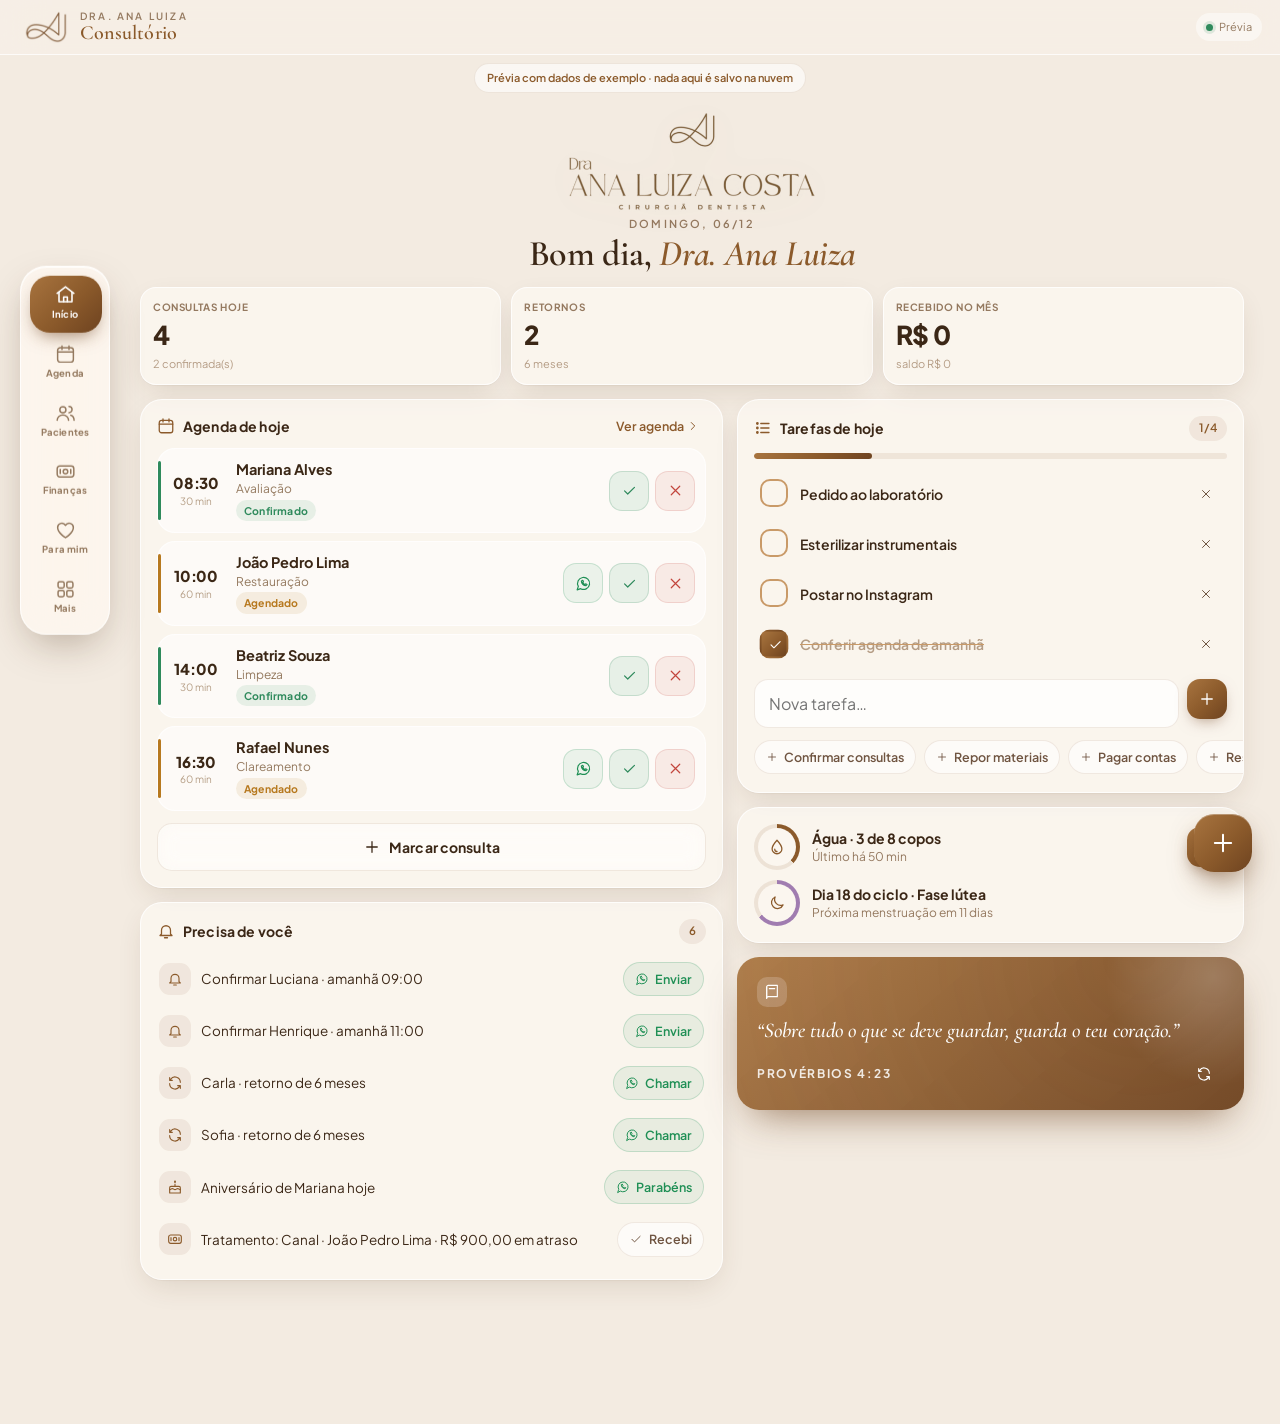
==== previas/dra-ana-luiza/index.html @ 0dc18a62 "Prévia: painel da Dra. Ana Luiza Costa (versão 2, dados de exemplo) Co-Authored-By: Claude Opus 5.5 " ====
<!doctype html>
<html lang="pt-BR">
<head>
<meta charset="utf-8">
<meta name="viewport" content="width=device-width,initial-scale=1,viewport-fit=cover">
<title>Dra. Ana Luiza Costa · Consultório</title>
<meta name="theme-color" content="#f3ebe1">
<meta name="robots" content="noindex">
<meta name="apple-mobile-web-app-capable" content="yes">
<meta name="apple-mobile-web-app-status-bar-style" content="default">
<meta name="apple-mobile-web-app-title" content="Consultório">
<link rel="manifest" href="manifest.webmanifest">
<link rel="icon" href="icon-180.png">
<link rel="apple-touch-icon" href="icon-180.png">
<link rel="preconnect" href="https://fonts.googleapis.com"><link rel="preconnect" href="https://fonts.gstatic.com" crossorigin>
<link href="https://fonts.googleapis.com/css2?family=Cormorant+Garamond:ital,wght@0,500;0,600;1,500;1,600&family=Plus+Jakarta+Sans:wght@400;500;600;700;800&display=swap" rel="stylesheet">
<style>
:root{
 --bg:#f3ebe1;--bg2:#ead9c6;--ink:#3b2716;--ink2:#6f5440;--muted:#94795f;--dim:#b49c84;
 --acc:#8b5a2b;--acc2:#a8743f;--acc3:#c99a68;--gold:#d6b48a;
 --ok:#2f8a5c;--okbg:#2f8a5c1a;--warn:#b7791f;--warnbg:#b7791f1c;--bad:#c2463d;--badbg:#c2463d17;--wa:#1f8f55;
 --glass:rgba(255,251,246,.58);--glass2:rgba(255,251,246,.78);--gline:rgba(255,255,255,.75);--gline2:rgba(139,90,43,.12);
 --shadow:0 1px 1px rgba(80,50,20,.04),0 10px 30px -8px rgba(80,50,20,.16);--shadow2:0 18px 50px -12px rgba(80,50,20,.32);
 --r:22px;--r2:16px;--ease:cubic-bezier(.2,.8,.2,1);
 --grad:linear-gradient(135deg,#a8743f 0%,#8b5a2b 55%,#6e4320 100%);
}
*{box-sizing:border-box;margin:0}
html{background:var(--bg);-webkit-text-size-adjust:100%}
body{min-height:100dvh;color:var(--ink);font-family:'Plus Jakarta Sans',system-ui,-apple-system,sans-serif;font-size:15px;line-height:1.45;-webkit-font-smoothing:antialiased;background:var(--bg)}
button,input,select,textarea{font:inherit;color:inherit}
button{cursor:pointer;border:0;background:none;-webkit-tap-highlight-color:transparent}
a{color:inherit;-webkit-tap-highlight-color:transparent}
.hidden{display:none!important}
.grow{flex:1;min-width:0}.center{text-align:center}.muted{color:var(--muted);font-size:13.5px;line-height:1.5}
.note{font-size:12px;color:var(--dim);line-height:1.5}
em{font-style:italic;color:var(--acc)}

/* fundo vivo */
.bg{position:fixed;inset:0;z-index:-1;overflow:hidden;background:radial-gradient(120% 80% at 50% -10%,#fbf6f0 0%,var(--bg) 45%,var(--bg2) 100%)}
.blob{position:absolute;border-radius:50%;filter:blur(60px);opacity:.55;animation:float 22s var(--ease) infinite alternate}
.b1{width:420px;height:420px;background:#e2c3a2;top:-120px;right:-140px}
.b2{width:360px;height:360px;background:#f0dcc6;bottom:10%;left:-160px;animation-delay:-6s}
.b3{width:300px;height:300px;background:#d9b190;bottom:-120px;right:10%;opacity:.35;animation-delay:-12s}
@keyframes float{to{transform:translate(40px,60px) scale(1.12)}}

/* vidro */
.glass{background:var(--glass);-webkit-backdrop-filter:blur(22px) saturate(160%);backdrop-filter:blur(22px) saturate(160%);border:1px solid var(--gline);box-shadow:var(--shadow)}

/* topo */
.top{position:sticky;top:0;z-index:40;display:flex;align-items:center;gap:12px;padding:calc(10px + env(safe-area-inset-top)) 18px 10px;border-width:0 0 1px;border-radius:0;background:rgba(246,239,231,.86);box-shadow:none}
.top-mono{height:34px;width:auto}
.top-t{display:grid;line-height:1.1}.top-t small{font-size:10px;letter-spacing:.22em;text-transform:uppercase;color:var(--muted);font-weight:600}
.top-t b{font-family:'Cormorant Garamond',serif;font-size:20px;font-weight:600;color:var(--acc);letter-spacing:.01em}
.sync{margin-left:auto;display:flex;align-items:center;gap:6px;font-size:11px;color:var(--muted);padding:6px 10px;border-radius:99px;background:rgba(255,255,255,.45)}
.sync i{width:7px;height:7px;border-radius:50%;background:var(--ok);box-shadow:0 0 0 3px #2f8a5c22}.sync.busy i{background:var(--warn);animation:pulse 1s infinite}.sync.off i{background:var(--bad)}
@keyframes pulse{50%{opacity:.35}}
.demo-bar{position:relative;margin:8px auto 0;width:max-content;max-width:calc(100% - 32px);font-size:11px;font-weight:600;color:var(--acc);background:rgba(255,255,255,.6);border:1px solid var(--gline2);padding:6px 12px;border-radius:99px;-webkit-backdrop-filter:blur(10px);backdrop-filter:blur(10px)}

main{max-width:1120px;margin:0 auto;padding:14px 16px calc(130px + env(safe-area-inset-bottom))}
main.enter>*{animation:rise .5s var(--ease) both}
main.enter>*:nth-child(2){animation-delay:.04s}main.enter>*:nth-child(3){animation-delay:.08s}main.enter>*:nth-child(4){animation-delay:.12s}main.enter>*:nth-child(5){animation-delay:.16s}main.enter>*:nth-child(n+6){animation-delay:.2s}
@keyframes rise{from{opacity:0;transform:translateY(14px)}}

/* cabeçalhos */
.hero{text-align:center;padding:4px 0 14px;display:grid;justify-items:center;gap:4px}
.hero-logo img{width:min(250px,64vw);height:auto;display:block;filter:drop-shadow(0 6px 18px rgba(139,90,43,.12))}
.eyebrow{font-size:11px;letter-spacing:.2em;text-transform:uppercase;color:var(--muted);font-weight:600}
.title{font-family:'Cormorant Garamond',serif;font-weight:600;font-size:clamp(30px,8vw,42px);line-height:1.02;letter-spacing:-.01em;color:var(--ink)}
.page-h{padding:6px 2px 14px}
.hero .title{font-size:clamp(26px,7vw,36px)}

/* cartões */
.card{border-radius:var(--r);padding:16px;margin-bottom:14px;display:grid;gap:12px}
.card-h{display:flex;align-items:center;justify-content:space-between;gap:10px}
.card-h h3{display:flex;align-items:center;gap:8px;font-size:14px;font-weight:700;letter-spacing:.01em}
.card-h h3 svg{color:var(--acc)}
.pill{font-size:11.5px;font-weight:600;color:var(--acc);background:rgba(139,90,43,.09);padding:4px 10px;border-radius:99px;white-space:nowrap}
.link{display:inline-flex;align-items:center;gap:2px;font-size:12.5px;font-weight:600;color:var(--acc)}
.cols{display:grid;gap:0 14px}
@media(min-width:900px){.cols{grid-template-columns:1.15fr 1fr;align-items:start}}

/* estatísticas */
.stats{display:grid;grid-template-columns:repeat(3,1fr);gap:10px;margin-bottom:14px}
.stat{border-radius:var(--r2);padding:12px;text-align:left;display:grid;gap:2px;transition:transform .25s var(--ease),box-shadow .25s}
.stat:hover{transform:translateY(-2px);box-shadow:var(--shadow2)}.stat:active{transform:scale(.97)}
.stat small{font-size:10px;letter-spacing:.06em;text-transform:uppercase;color:var(--muted);font-weight:700}
.stat strong{font-size:clamp(18px,5.4vw,26px);font-weight:800;letter-spacing:-.02em;color:var(--ink)}
.stat span{font-size:11px;color:var(--dim)}

/* botões */
.btn{position:relative;overflow:hidden;display:inline-flex;align-items:center;justify-content:center;gap:8px;min-height:48px;padding:0 18px;border-radius:15px;font-weight:700;font-size:14px;letter-spacing:.01em;text-decoration:none;background:rgba(255,255,255,.6);border:1px solid var(--gline2);color:var(--ink);transition:transform .2s var(--ease),box-shadow .25s var(--ease),background .2s;-webkit-backdrop-filter:blur(10px);backdrop-filter:blur(10px)}
.btn:hover{transform:translateY(-1px);box-shadow:0 8px 20px -8px rgba(80,50,20,.3)}
.btn:active{transform:scale(.97)}
.btn.main{background:var(--grad);color:#fff;border-color:transparent;box-shadow:0 8px 22px -8px rgba(110,67,32,.65),inset 0 1px 0 rgba(255,255,255,.25)}
.btn.main::before{content:'';position:absolute;inset:0;background:linear-gradient(110deg,transparent 30%,rgba(255,255,255,.28) 50%,transparent 70%);transform:translateX(-120%);transition:transform .7s var(--ease)}
.btn.main:hover::before{transform:translateX(120%)}
.btn.ghost{background:rgba(255,255,255,.42)}
.btn.wa{background:linear-gradient(135deg,#27a465,#1b7f4b);color:#fff;border-color:transparent;box-shadow:0 8px 22px -8px rgba(27,127,75,.6)}
.btn.danger{color:var(--bad);background:var(--badbg);border-color:#c2463d33}
.btn.sm{min-height:38px;padding:0 13px;font-size:13px;border-radius:12px}
.btn.big{min-height:56px;font-size:15px;border-radius:18px}
.btn.full{width:100%}
.btn:disabled{opacity:.5}
.row2{display:grid;grid-template-columns:1fr 1fr;gap:10px;margin-bottom:14px}.card .row2{margin:0}
.icon-btn{position:relative;overflow:hidden;width:40px;height:40px;flex:0 0 auto;display:grid;place-items:center;border-radius:13px;background:rgba(255,255,255,.65);border:1px solid var(--gline2);color:var(--ink2);text-decoration:none;transition:transform .2s var(--ease),background .2s}
.icon-btn:active{transform:scale(.9)}
.icon-btn.ghost{background:transparent;border-color:transparent}.icon-btn.ghost:hover{background:rgba(139,90,43,.08)}
.icon-btn.main{background:var(--grad);color:#fff;border:0;box-shadow:0 6px 16px -6px rgba(110,67,32,.6)}
.icon-btn.wa{background:#1f8f5514;color:var(--wa);border-color:#1f8f5530}
.icon-btn.ok{background:var(--okbg);color:var(--ok);border-color:#2f8a5c30}
.icon-btn.bad{background:var(--badbg);color:var(--bad);border-color:#c2463d26}
.icon-btn.sm{width:30px;height:30px;border-radius:10px}
.ripple{position:absolute;border-radius:50%;background:currentColor;opacity:.18;transform:scale(0);animation:rip .6s var(--ease) forwards;pointer-events:none}
@keyframes rip{to{transform:scale(1);opacity:0}}

/* chips */
.chips{display:flex;flex-wrap:wrap;gap:8px}
.chips.scroll{flex-wrap:nowrap;overflow-x:auto;scrollbar-width:none;padding-bottom:2px;margin:0 -16px;padding:0 16px 2px}
.chips.scroll::-webkit-scrollbar{display:none}
.seg-chips{margin-bottom:12px!important}
.chip{position:relative;overflow:hidden;flex:0 0 auto;display:inline-flex;align-items:center;gap:6px;padding:9px 14px;border-radius:99px;font-size:13.5px;font-weight:600;color:var(--ink2);background:rgba(255,255,255,.62);border:1px solid var(--gline2);text-decoration:none;transition:all .22s var(--ease);white-space:nowrap}
.chip:active{transform:scale(.95)}
.chip.on{background:var(--grad);color:#fff;border-color:transparent;box-shadow:0 6px 16px -6px rgba(110,67,32,.6)}
.chip.sm{padding:7px 11px;font-size:12.5px}.chip.xs{padding:4px 9px;font-size:11px}
.chip.wa{background:#1f8f5514;color:var(--wa);border-color:#1f8f5533}
.chip.warn{background:var(--warnbg);color:var(--warn);border-color:#b7791f33}.chip.bad{background:var(--badbg);color:var(--bad);border-color:#c2463d33}
.chip.add{border-style:dashed;color:var(--acc)}
.chip .badge{font-style:normal;font-size:10px;background:var(--bad);color:#fff;border-radius:99px;padding:1px 6px}
.chip.on .badge{background:#fff;color:var(--acc)}
.chips.times{display:grid;grid-template-columns:repeat(auto-fill,minmax(70px,1fr))}.chips.times .chip{justify-content:center}

/* tags */
.tag{display:inline-flex;align-items:center;font-size:10.5px;font-weight:700;letter-spacing:.02em;padding:3px 8px;border-radius:99px;background:rgba(139,90,43,.09);color:var(--ink2);white-space:nowrap}
.tag.ok{background:var(--okbg);color:var(--ok)}.tag.warn{background:var(--warnbg);color:var(--warn)}.tag.bad{background:var(--badbg);color:var(--bad)}

/* menu flutuante */
.dock{position:fixed;z-index:50;left:50%;bottom:calc(14px + env(safe-area-inset-bottom));transform:translateX(-50%);display:flex;gap:2px;padding:6px;border-radius:26px;background:rgba(255,250,244,.7);box-shadow:0 16px 40px -10px rgba(70,40,15,.35),inset 0 1px 0 rgba(255,255,255,.8);width:max-content;max-width:calc(100% - 24px)}
.dock button{position:relative;z-index:1;display:flex;flex-direction:column;align-items:center;gap:2px;min-width:54px;padding:7px 6px 6px;border-radius:20px;color:var(--muted);font-size:9.5px;font-weight:700;letter-spacing:.02em;transition:color .3s var(--ease),transform .2s var(--ease);overflow:hidden}
.dock button:active{transform:scale(.92)}
.dock button.on{color:#fff}
.dock button svg{width:21px;height:21px;transition:transform .35s var(--ease)}.dock button.on svg{transform:translateY(-1px) scale(1.06)}
.dock-ind{position:absolute;left:0;top:0;border-radius:20px;background:var(--grad);box-shadow:0 8px 18px -6px rgba(110,67,32,.65);transition:transform .45s var(--ease),width .45s var(--ease)}
.fab{position:fixed;z-index:51;right:18px;bottom:calc(94px + env(safe-area-inset-bottom));width:58px;height:58px;border-radius:20px;display:grid;place-items:center;color:#fff;background:var(--grad);box-shadow:0 14px 30px -8px rgba(110,67,32,.7),inset 0 1px 0 rgba(255,255,255,.3);overflow:hidden;transition:transform .35s var(--ease),opacity .3s}
.fab.esconde{transform:translateY(160%) scale(.6);opacity:0}
.fab:hover{transform:translateY(-2px) rotate(90deg)}.fab:active{transform:scale(.9)}
@media(min-width:900px){
 .dock{left:20px;top:50%;bottom:auto;transform:translateY(-50%);flex-direction:column;padding:8px}
 .dock button{min-width:72px;padding:10px 6px}
 main{padding-left:120px;max-width:1240px}
 .top{padding-left:24px}
 .fab{right:28px;bottom:28px}
}
@media(max-width:370px){.dock button{min-width:46px;font-size:8.5px}.dock button svg{width:19px;height:19px}}

/* agenda e consultas */
.appts{display:grid;gap:8px}
.appt{display:flex;align-items:stretch;gap:10px;padding:10px;border-radius:18px;background:rgba(255,255,255,.55);border:1px solid rgba(255,255,255,.7);position:relative;transition:transform .2s var(--ease)}
.appt::before{content:'';position:absolute;left:0;top:12px;bottom:12px;width:3px;border-radius:3px;background:var(--warn)}
.appt.st-confirmado::before{background:var(--ok)}.appt.st-atendido::before{background:var(--acc3)}.appt.st-faltou::before,.appt.st-cancelado::before{background:var(--bad)}
.appt.st-atendido,.appt.st-cancelado{opacity:.72}
.appt-time{display:grid;align-content:center;justify-items:center;min-width:52px;padding-left:4px}
.appt-time b{font-size:15px;font-weight:800;letter-spacing:-.01em}.appt-time small{font-size:10px;color:var(--dim)}
.appt-body{flex:1;min-width:0;text-align:left;display:grid;gap:2px;justify-items:start}
.appt-body b{font-size:14.5px;line-height:1.25;max-width:100%;overflow-wrap:anywhere}.appt-body small{font-size:12px;color:var(--muted)}
.appt-act{display:flex;gap:6px;align-items:center}
@media(max-width:480px){.appt{gap:8px}.appt-time{min-width:46px}.appt-act{gap:5px}.appt-act .icon-btn{width:34px;height:34px;border-radius:11px}.appt-act .icon-btn svg{width:16px;height:16px}}
.slot{display:flex;align-items:center;gap:12px;padding:12px 14px;border-radius:18px;border:1.5px dashed rgba(139,90,43,.25);color:var(--muted);text-align:left;transition:all .2s var(--ease);position:relative;overflow:hidden}
.slot b{min-width:48px;text-align:center;font-weight:700;color:var(--ink2)}.slot span{flex:1;font-size:13px}
.slot:hover{border-color:var(--acc);color:var(--acc);background:rgba(255,255,255,.4)}
.week-card{gap:10px}
.week-nav{display:flex;justify-content:space-between;align-items:center}
.week{display:grid;grid-template-columns:repeat(7,1fr);gap:5px}
.week button{display:grid;justify-items:center;gap:1px;padding:9px 0 6px;border-radius:15px;transition:all .25s var(--ease);position:relative;overflow:hidden}
.week button small{font-size:10px;color:var(--muted);text-transform:uppercase;font-weight:700}.week button b{font-size:17px;font-weight:800}
.week button i{font-style:normal;font-size:12px;line-height:8px;height:8px;color:var(--acc);letter-spacing:1px}
.week button.hoje:not(.on){box-shadow:inset 0 0 0 1.5px var(--acc3)}
.week button.on{background:var(--grad);color:#fff;box-shadow:0 8px 18px -8px rgba(110,67,32,.7)}.week button.on small,.week button.on i{color:#f6e6d4}
details.more summary{cursor:pointer;font-size:12.5px;color:var(--muted);font-weight:600;padding:4px 0;list-style:none}
details.more summary::before{content:'▸ '}details.more[open] summary::before{content:'▾ '}

/* listas */
.list-card{padding:6px;gap:0}
.row-item{display:flex;align-items:center;gap:12px;width:100%;padding:11px 10px;border-radius:16px;text-align:left;transition:background .2s;position:relative}
.row-item+.row-item{border-top:1px solid rgba(139,90,43,.07)}
button.row-item:hover,.row-item:hover{background:rgba(255,255,255,.5)}
.row-item b{display:block;font-size:14.5px;white-space:nowrap;overflow:hidden;text-overflow:ellipsis}.row-item small{display:block;font-size:12px;color:var(--muted)}
.row-item>svg{color:var(--dim)}
.ilink{text-align:left;display:grid;gap:1px}
.avatar{flex:0 0 auto;width:42px;height:42px;border-radius:15px;display:grid;place-items:center;font-weight:800;font-size:14px;color:#fff;background:linear-gradient(135deg,var(--av),#8b5a2b);box-shadow:inset 0 1px 0 rgba(255,255,255,.35)}
.progress{height:6px;border-radius:9px;background:rgba(139,90,43,.1);overflow:hidden}.progress i{display:block;height:100%;border-radius:9px;background:var(--grad);transition:width .6s var(--ease)}
.progress.sm{height:4px;margin-top:5px;width:100%}
.fin-ico{width:40px;height:40px;border-radius:14px;display:grid;place-items:center;flex:0 0 auto}.fin-ico.in{background:var(--okbg);color:var(--ok)}.fin-ico.out{background:rgba(139,90,43,.09);color:var(--acc)}
.fin-v{display:grid;justify-items:end;gap:3px;text-align:right}.fin-v b{font-size:14px;white-space:nowrap}.fin-v b.pos{color:var(--ok)}
.search-box{display:flex;align-items:center;gap:10px;padding:0 14px;border-radius:16px;margin-bottom:12px;color:var(--muted);background:rgba(255,255,255,.6);border:1px solid var(--gline2)}
.search-box input{border:0!important;background:transparent!important;box-shadow:none!important;padding:13px 0!important}

/* tarefas */
.tasks{display:grid;gap:4px}
.task{display:flex;align-items:center;gap:12px;padding:8px 6px;border-radius:14px;transition:background .2s}
.task:hover{background:rgba(255,255,255,.45)}
.task b{font-size:14px;font-weight:600;transition:color .3s}.task small{display:block;font-size:11px;color:var(--warn)}
.check-btn{position:relative;overflow:hidden;width:28px;height:28px;flex:0 0 auto;border-radius:10px;border:2px solid var(--acc3);display:grid;place-items:center;color:transparent;transition:all .3s var(--ease)}
.task.done .check-btn{background:var(--grad);border-color:transparent;color:#fff;transform:scale(1.04)}
.task.done b{color:var(--dim);text-decoration:line-through;text-decoration-color:var(--acc3)}
.task-add{display:flex;gap:8px}.task-add input{flex:1}
.task-add.big input{font-size:17px;padding:15px 16px}.task-add.big .icon-btn{width:54px;height:54px;border-radius:16px}

/* início: atenção e cuidado */
.att{display:grid;gap:6px}
.att-i{display:flex;align-items:center;gap:10px;font-size:13.5px;padding:6px 2px}
.mi-ico{width:40px;height:40px;flex:0 0 auto;border-radius:14px;display:grid;place-items:center;color:var(--acc);background:rgba(139,90,43,.09)}.mi-ico.sm{width:32px;height:32px;border-radius:11px}
.cta{display:flex;align-items:center;gap:12px}.cta b{display:block;font-size:14px}.cta small{display:block;font-size:12px;color:var(--muted)}
.mini-care{cursor:pointer;gap:10px}.mc{display:flex;align-items:center;gap:12px}.mc b{display:block;font-size:14px}.mc small{display:block;font-size:12px;color:var(--muted)}
.ring{--p:0;--c:var(--acc);position:relative;display:grid;place-items:center;border-radius:50%;background:conic-gradient(var(--c) calc(var(--p)*1%),rgba(139,90,43,.12) 0);flex:0 0 auto}
.ring::before{content:'';position:absolute;inset:5px;border-radius:50%;background:#fbf6ef}
.ring>*{position:relative}
.ring.sm{width:46px;height:46px;color:var(--acc)}.ring.sm::before{inset:4px}
.ring.big{width:150px;height:150px}.ring.big::before{inset:11px;box-shadow:inset 0 2px 10px rgba(80,50,20,.08)}
.ring.big div{display:grid;justify-items:center;line-height:1}.ring.big strong{font-family:'Cormorant Garamond',serif;font-size:52px;font-weight:600;color:var(--acc)}.ring.big small{font-size:11px;color:var(--muted);font-weight:600;letter-spacing:.06em;text-transform:uppercase}
.water .ring{--c:#5b9bc4}.water .ring.big strong{color:#3f7fa8}
.fase-menstrual{--c:#c2584f}.fase-folicular{--c:#c99a68}.fase-fertil{--c:#7aa36a}.fase-lutea{--c:#a07cb0}

/* versículo */
.verse{position:relative;border-radius:var(--r);padding:20px 20px 16px;margin-bottom:14px;color:#fff;background:linear-gradient(140deg,rgba(168,116,63,.92),rgba(110,67,32,.95)),radial-gradient(circle at 80% 0,#e2c3a2,transparent);box-shadow:0 18px 40px -16px rgba(110,67,32,.7);overflow:hidden;display:grid;gap:10px}
.verse::after{content:'';position:absolute;width:220px;height:220px;right:-80px;top:-90px;border-radius:50%;background:radial-gradient(circle,rgba(255,255,255,.22),transparent 70%)}
.verse-ico{width:30px;height:30px;border-radius:10px;display:grid;place-items:center;background:rgba(255,255,255,.18)}
.verse blockquote{font-family:'Cormorant Garamond',serif;font-size:21px;line-height:1.3;font-weight:500;font-style:italic}
.verse.big blockquote{font-size:clamp(23px,6.4vw,30px)}
.verse-foot{display:flex;align-items:center;justify-content:space-between}
.verse cite{font-style:normal;font-size:12px;letter-spacing:.14em;text-transform:uppercase;font-weight:700;opacity:.85}
.verse .icon-btn{color:#fff}.verse .icon-btn:hover{background:rgba(255,255,255,.15)}
.verse small.muted{color:rgba(255,255,255,.7);font-size:11.5px}

/* água e ciclo */
.water-main,.cycle-main{display:flex;align-items:center;gap:18px}
.water-btns{display:grid;gap:8px;flex:1;justify-items:stretch}
.glasses{display:flex;gap:5px;flex-wrap:wrap}.glasses i{flex:1;min-width:16px;height:22px;border-radius:4px 4px 8px 8px;border:1.5px solid #5b9bc455;transition:all .4s var(--ease)}.glasses i.on{background:linear-gradient(180deg,#8cc0e0,#4f8fb8);border-color:transparent}
.water-week{display:grid;grid-template-columns:repeat(7,1fr);gap:8px;height:74px;align-items:end}
.water-week span{display:grid;grid-template-rows:1fr auto;height:100%;justify-items:center;gap:4px}
.water-week i{width:100%;max-width:26px;align-self:end;border-radius:8px;background:linear-gradient(180deg,#8cc0e0,#4f8fb8);min-height:3px}
.water-week small{font-size:10px;color:var(--muted);text-transform:uppercase;font-weight:700}
.fase{font-family:'Cormorant Garamond',serif;font-size:26px;font-weight:600;color:var(--ink);display:block;line-height:1.1;margin-bottom:4px}
.cycle-facts{display:grid;grid-template-columns:repeat(3,auto);gap:12px;margin-top:10px}
.cycle-facts span{display:grid}.cycle-facts small{font-size:10px;text-transform:uppercase;letter-spacing:.06em;color:var(--muted);font-weight:700}.cycle-facts b{font-size:14px}
.cycle-bar{display:flex;gap:2px}.cycle-bar i{flex:1;height:12px;border-radius:3px;background:rgba(160,124,176,.22)}.cycle-bar i.m{background:#c2584f}.cycle-bar i.f{background:#7aa36a}.cycle-bar i.hoje{outline:2px solid var(--ink);outline-offset:1px;transform:scaleY(1.4)}
.legend{display:flex;gap:14px;flex-wrap:wrap;font-size:11.5px;color:var(--muted)}.legend span{display:flex;align-items:center;gap:6px}.legend i{width:10px;height:10px;border-radius:3px}.legend i.m{background:#c2584f}.legend i.f{background:#7aa36a}.legend i.hoje{outline:2px solid var(--ink)}
@media(max-width:420px){.water-main,.cycle-main{gap:14px}.ring.big{width:124px;height:124px}.ring.big strong{font-size:42px}}
.file-like{position:relative}.file-like input{position:absolute;inset:0;opacity:0;width:100%;cursor:pointer}

/* finanças */
.month-nav{display:flex;align-items:center;justify-content:space-between;border-radius:18px;padding:6px;margin-bottom:12px}.month-nav b{text-transform:capitalize;font-size:14px}
.fin-hero{position:relative;overflow:hidden;border-radius:var(--r);padding:20px;margin-bottom:12px;color:#fff;background:var(--grad);box-shadow:0 18px 40px -16px rgba(110,67,32,.7);display:grid;gap:6px}
.fin-hero::after{content:'';position:absolute;width:240px;height:240px;right:-90px;bottom:-120px;border-radius:50%;background:radial-gradient(circle,rgba(255,255,255,.18),transparent 70%)}
.fin-hero small{font-size:11px;letter-spacing:.16em;text-transform:uppercase;opacity:.8;font-weight:700}
.fin-hero strong{font-size:clamp(30px,9vw,40px);font-weight:800;letter-spacing:-.03em}
.fin-split{display:flex;gap:16px;flex-wrap:wrap;font-size:12.5px;opacity:.92}.fin-split span{display:flex;align-items:center;gap:6px}
.dot{width:8px;height:8px;border-radius:50%}.dot.in{background:#9fe3bd}.dot.out{background:#f5cfa6}
.fin-pend{justify-self:start;font-size:12px;font-weight:700;background:rgba(255,255,255,.18);padding:5px 10px;border-radius:99px}
.chart{display:grid;grid-template-columns:repeat(6,1fr);gap:10px;height:150px;align-items:end}
.chart button{height:100%;display:grid;grid-template-rows:auto 1fr auto;justify-items:center;gap:4px}
.chart i{align-self:end;width:100%;max-width:34px;border-radius:10px 10px 6px 6px;background:rgba(139,90,43,.22);transition:height .6s var(--ease)}
.chart .cur i{background:var(--grad)}.chart small{font-size:10px;color:var(--muted);white-space:nowrap}.chart span{font-size:11px;font-weight:700;color:var(--muted);text-transform:capitalize}

/* formulários */
input,select,textarea{width:100%;background:rgba(255,255,255,.75);border:1px solid var(--gline2);border-radius:14px;padding:12px 14px;font-size:16px;outline:none;color:var(--ink);transition:border .2s,box-shadow .2s}
input:focus,select:focus,textarea:focus{border-color:var(--acc3);box-shadow:0 0 0 4px rgba(201,154,104,.22);background:#fff}
input[type=date],input[type=time]{-webkit-appearance:none;appearance:none;min-height:46px}
textarea{min-height:76px;resize:vertical;line-height:1.5}
.field{display:grid;gap:6px;font-size:12.5px;color:var(--muted);font-weight:600}
.fstep{display:grid;gap:8px}
.fl{font-size:11px;letter-spacing:.12em;text-transform:uppercase;color:var(--muted);font-weight:700}
.mini{display:flex;align-items:center;gap:8px;font-size:12px;color:var(--dim)}.mini input{width:auto;flex:1;padding:8px 10px;min-height:38px;font-size:14px}
.grid2{display:grid;grid-template-columns:1fr 1fr;gap:10px}.grid3{display:grid;grid-template-columns:repeat(3,minmax(0,1fr));gap:10px}
@media(max-width:560px){.grid3{grid-template-columns:1fr 1fr}}
.picked{display:flex;align-items:center;gap:12px;padding:10px;border-radius:16px;background:rgba(255,255,255,.6);border:1px solid var(--gline2)}.picked b{display:block}.picked small{display:block;font-size:12px;color:var(--muted)}
.novo-pac{padding:10px;border-radius:14px;background:rgba(139,90,43,.05)}
.stepper{display:flex;align-items:center;justify-content:space-between;border-radius:14px;background:rgba(255,255,255,.6);border:1px solid var(--gline2);padding:4px}
.stepper button{width:40px;height:40px;border-radius:11px;display:grid;place-items:center;color:var(--acc);background:rgba(139,90,43,.07)}.stepper button:active{transform:scale(.9)}.stepper b{font-size:15px}
.switch{display:flex;align-items:center;gap:12px;font-size:14px;font-weight:600;cursor:pointer;color:var(--ink2)}
.switch input{position:absolute;opacity:0;width:0;height:0}
.switch i{width:46px;height:28px;flex:0 0 auto;border-radius:99px;background:rgba(139,90,43,.2);position:relative;transition:background .3s}
.switch i::after{content:'';position:absolute;left:3px;top:3px;width:22px;height:22px;border-radius:50%;background:#fff;box-shadow:0 2px 6px rgba(0,0,0,.2);transition:transform .3s var(--ease)}
.switch input:checked+i{background:var(--acc)}.switch input:checked+i::after{transform:translateX(18px)}
.big-money .money-in{display:flex;align-items:center;gap:8px;padding:0 16px;border-radius:18px;background:rgba(255,255,255,.75);border:1px solid var(--gline2)}
.big-money b{font-size:18px;color:var(--muted)}.big-money input{border:0!important;background:transparent!important;box-shadow:none!important;font-size:28px;font-weight:800;padding:12px 0;letter-spacing:-.02em}
.hist{display:grid;gap:4px;max-height:240px;overflow:auto}
.hist>div{display:flex;align-items:center;gap:10px;font-size:13px;padding:8px 10px;border-radius:12px;background:rgba(255,255,255,.5)}.hist>div span:not(.tag){flex:1;color:var(--muted)}
.pac-head{display:flex;align-items:center;gap:12px}.pac-head small{color:var(--muted);font-size:12.5px}
.quick{display:flex;gap:8px;flex-wrap:wrap}
.check{display:flex;gap:9px;align-items:center;font-size:14px;color:var(--ink2)}.check input{width:20px;height:20px;accent-color:var(--acc)}

/* folhas (modais) */
dialog{border:0;padding:0;background:transparent;color:var(--ink);max-width:none;max-height:none;width:100%;margin:auto auto 0;overflow:visible}
dialog::backdrop{background:rgba(59,39,22,.28);-webkit-backdrop-filter:blur(6px);backdrop-filter:blur(6px);animation:fade .25s}
@keyframes fade{from{opacity:0}}
.sheet{width:min(600px,100%);margin:0 auto;max-height:92dvh;overflow:auto;border-radius:28px 28px 0 0;background:rgba(251,246,240,.9);-webkit-backdrop-filter:blur(30px) saturate(160%);backdrop-filter:blur(30px) saturate(160%);border:1px solid var(--gline);box-shadow:0 -20px 60px -20px rgba(60,35,15,.45);animation:up .38s var(--ease);padding-bottom:env(safe-area-inset-bottom)}
dialog.closing .sheet{animation:down .2s ease-in forwards}dialog.closing::backdrop{opacity:0;transition:opacity .2s}
@keyframes up{from{transform:translateY(60px);opacity:0}}@keyframes down{to{transform:translateY(60px);opacity:0}}
@media(min-width:700px){dialog{margin:auto}.sheet{border-radius:28px;max-height:88dvh;padding-bottom:0}.grab{display:none}}
.grab{width:42px;height:5px;border-radius:9px;background:rgba(139,90,43,.22);margin:10px auto 0}
.mh{display:flex;align-items:center;justify-content:space-between;gap:10px;padding:12px 18px 8px;position:sticky;top:0;z-index:2;background:linear-gradient(rgba(251,246,240,.96),rgba(251,246,240,.85));-webkit-backdrop-filter:blur(10px);backdrop-filter:blur(10px)}
.mh h2{font-family:'Cormorant Garamond',serif;font-size:26px;font-weight:600;color:var(--ink);line-height:1.1}
.mb{padding:6px 18px 18px;display:grid;gap:16px}
.mb>*,.mb input,.mb select{min-width:0;max-width:100%}
.mf{display:flex;gap:8px;justify-content:space-between;padding:12px 18px calc(14px + env(safe-area-inset-bottom));position:sticky;bottom:0;background:linear-gradient(rgba(251,246,240,.85),rgba(251,246,240,.97));-webkit-backdrop-filter:blur(10px);backdrop-filter:blur(10px);border-top:1px solid rgba(139,90,43,.08);flex-wrap:wrap}
.mf .right{display:flex;gap:8px;margin-left:auto}
.mf .btn.main{min-width:120px}
.sheet-sub{font-size:11px;letter-spacing:.14em;text-transform:uppercase;color:var(--muted);font-weight:700;margin-bottom:-6px}
.tiles{display:grid;grid-template-columns:repeat(3,1fr);gap:10px}
.tile{position:relative;overflow:hidden;display:grid;justify-items:center;gap:8px;padding:16px 6px;border-radius:20px;background:rgba(255,255,255,.65);border:1px solid var(--gline);color:var(--acc);transition:transform .2s var(--ease),box-shadow .2s}
.tile:hover{transform:translateY(-2px);box-shadow:0 10px 24px -10px rgba(80,50,20,.35)}.tile:active{transform:scale(.95)}
.tile b{font-size:12.5px;color:var(--ink);font-weight:700}
.tile svg{width:26px;height:26px}
.menu-list{display:grid;gap:6px}
.menu-item{display:flex;align-items:center;gap:12px;padding:10px;border-radius:16px;background:rgba(255,255,255,.55);text-decoration:none;text-align:left;transition:background .2s}.menu-item:hover{background:#fff}.menu-item b{flex:1;font-size:14.5px}.menu-item>svg{color:var(--dim)}
.done-anim{width:72px;height:72px;margin:6px auto 0;border-radius:24px;display:grid;place-items:center;color:#fff;background:linear-gradient(135deg,#3aa56f,#237a4d);box-shadow:0 14px 30px -10px rgba(35,122,77,.6);animation:popin .5s var(--ease)}
@keyframes popin{from{transform:scale(.4) rotate(-20deg);opacity:0}}

/* avisos */
#banner{position:sticky;top:calc(64px + env(safe-area-inset-top));z-index:36;max-width:620px;margin:0 auto;padding:0 12px}
.banner{display:flex;align-items:center;gap:10px;margin-top:8px;padding:10px 10px 10px 12px;border-radius:18px;animation:rise .45s var(--ease)}
.banner b{display:block;font-size:13.5px}.banner small{display:block;font-size:11.5px;color:var(--muted)}
.toast{position:fixed;left:50%;bottom:calc(100px + env(safe-area-inset-bottom));transform:translateX(-50%);z-index:100;background:rgba(59,39,22,.92);-webkit-backdrop-filter:blur(10px);backdrop-filter:blur(10px);color:#fff;padding:12px 18px;border-radius:16px;font-size:13.5px;font-weight:600;box-shadow:0 14px 34px -10px rgba(0,0,0,.45);max-width:calc(100% - 32px);text-align:center}
.toast.pop{animation:toastIn .4s var(--ease)}
@keyframes toastIn{from{opacity:0;transform:translate(-50%,14px) scale(.96)}}
@media(min-width:900px){.toast{bottom:30px}}

/* cadeado */
.lock{min-height:100dvh;display:grid;place-items:center;padding:28px 16px calc(28px + env(safe-area-inset-bottom));background:radial-gradient(120% 80% at 50% -10%,#fbf6f0 0%,var(--bg) 45%,var(--bg2) 100%)}
.lock-box{width:100%;max-width:420px;display:grid;gap:14px;padding:26px 20px;border-radius:28px;background:var(--glass);-webkit-backdrop-filter:blur(22px);backdrop-filter:blur(22px);border:1px solid var(--gline);box-shadow:var(--shadow2);animation:rise .6s var(--ease)}
.lock-logo{width:min(280px,86%);justify-self:center;height:auto}
.lock h1{font-size:11px;letter-spacing:.32em;text-align:center;font-weight:700;color:var(--muted)}
.lock h2{font-family:'Cormorant Garamond',serif;font-size:28px;font-weight:600;text-align:center}
.lock p.sub{color:var(--muted);text-align:center;font-size:14px;line-height:1.5}
.lock .card{background:rgba(255,255,255,.5);border:1px solid var(--gline2);margin:0}
.pw{position:relative}.pw input{padding-right:48px}.pw button{position:absolute;right:4px;top:4px;bottom:4px;width:42px;color:var(--muted)}
.err{min-height:18px;color:var(--bad);font-size:13px;text-align:center}
.steps{padding-left:20px;display:grid;gap:6px;font-size:13px;line-height:1.5}.steps code{font-size:12px;background:rgba(139,90,43,.08);padding:1px 5px;border-radius:5px;word-break:break-all}
@media(prefers-reduced-motion:reduce){*,*::before,*::after{animation:none!important;transition:none!important}}
</style>
</head>
<body>
<div id="app"></div>
<dialog id="dlg"></dialog>
<div id="toast" class="toast hidden" role="status"></div>
<script src="app.js"></script>
</body>
</html>
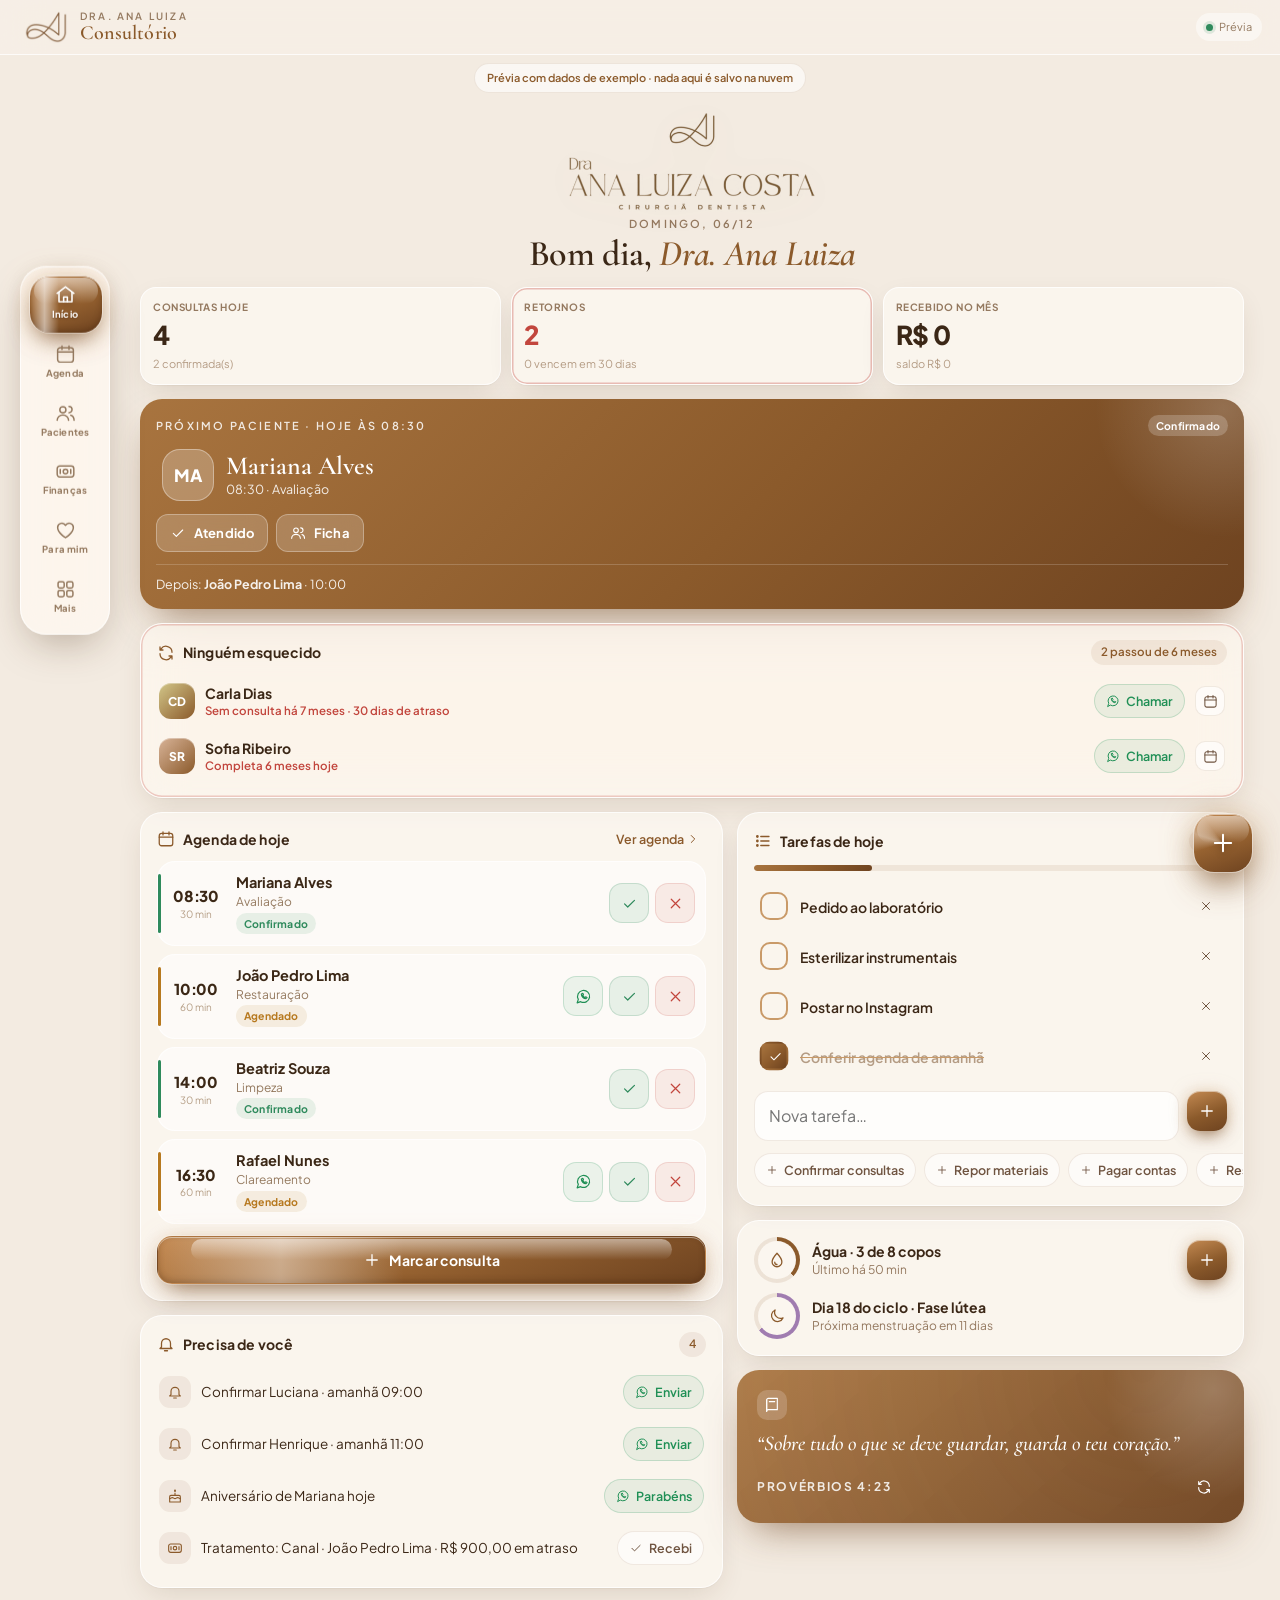
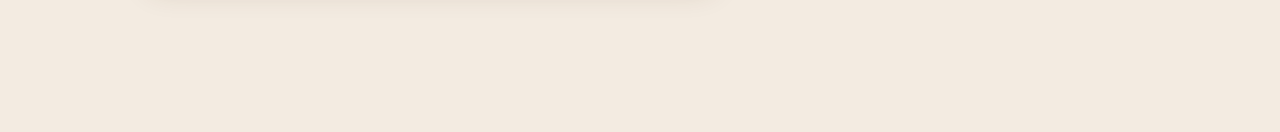
==== commit ae8eed3e: "Prévia Dra. Ana Luiza: acompanhamento, retornos, colar pedido, importar agenda e destaque dos botões" ====
--- a/previas/dra-ana-luiza/index.html
+++ b/previas/dra-ana-luiza/index.html
@@ -337,6 +337,64 @@
 .err{min-height:18px;color:var(--bad);font-size:13px;text-align:center}
 .steps{padding-left:20px;display:grid;gap:6px;font-size:13px;line-height:1.5}.steps code{font-size:12px;background:rgba(139,90,43,.08);padding:1px 5px;border-radius:5px;word-break:break-all}
 @media(prefers-reduced-motion:reduce){*,*::before,*::after{animation:none!important;transition:none!important}}
+/* árvore de acompanhamento */
+.tree{display:grid;gap:0;position:relative}
+.node{display:flex;align-items:center;gap:12px;padding:8px 0;position:relative}
+.node+.node::before{content:'';position:absolute;left:15px;top:-10px;height:22px;width:2px;background:rgba(139,90,43,.2)}
+.node.feito+.node::before{background:var(--acc3)}
+.dotn{width:32px;height:32px;flex:0 0 auto;border-radius:50%;display:grid;place-items:center;font-size:12px;font-weight:800;color:var(--acc);background:#fff;border:2px solid rgba(139,90,43,.25);position:relative;z-index:1;transition:all .3s var(--ease)}
+.node.feito .dotn{background:var(--grad);border-color:transparent;color:#fff}
+.node.agendado .dotn{border-color:var(--ok);color:var(--ok);box-shadow:0 0 0 4px #2f8a5c18}
+.node b{font-size:14px;display:block}.node small{font-size:11.5px;color:var(--muted)}.node.feito b{color:var(--ink2)}
+.node.fim .dotn{border-style:dashed;color:var(--dim)}.node.fim.ativo .dotn{border-color:var(--acc);color:var(--acc);border-style:solid}
+.mini-tree{display:flex;flex-wrap:wrap;align-items:center;gap:4px;margin-top:4px}.mini-tree i{width:10px;height:2px;background:rgba(139,90,43,.25)}
+.mt{display:inline-flex;align-items:center;gap:3px;font-size:11px;font-weight:700;padding:3px 8px;border-radius:99px;background:rgba(139,90,43,.07);color:var(--muted)}.mt.feito{background:rgba(139,90,43,.16);color:var(--acc)}.mt.agendado{background:var(--okbg);color:var(--ok)}
+.et-line{display:flex!important;align-items:center;gap:4px;color:var(--acc)!important;font-weight:600}
+/* próximo paciente */
+.next-card{position:relative;overflow:hidden;border-radius:var(--r);padding:16px;margin-bottom:14px;color:#fff;background:var(--grad);box-shadow:0 18px 40px -16px rgba(110,67,32,.7);display:grid;gap:12px}
+.next-card::after{content:'';position:absolute;width:260px;height:260px;right:-110px;top:-120px;border-radius:50%;background:radial-gradient(circle,rgba(255,255,255,.2),transparent 70%);pointer-events:none}
+.next-top{display:flex;justify-content:space-between;align-items:center;gap:8px}
+.eyebrow.light{color:rgba(255,255,255,.85)}.tag.light{background:rgba(255,255,255,.2);color:#fff}
+.next-main{display:flex;align-items:center;gap:12px;text-align:left;color:#fff}.next-main b{display:block;font-family:'Cormorant Garamond',serif;font-size:26px;font-weight:600;line-height:1.1}.next-main small{display:block;font-size:12.5px;opacity:.88}.next-main .et-line{color:#fde9d2!important}
+.next-main .avatar{width:52px;height:52px;border-radius:18px;font-size:17px;background:rgba(255,255,255,.22);box-shadow:inset 0 0 0 1px rgba(255,255,255,.35)}
+.next-act{display:flex;gap:8px;flex-wrap:wrap}.btn.light{background:rgba(255,255,255,.18);border-color:rgba(255,255,255,.3);color:#fff}
+.next-after{font-size:12.5px;padding-top:10px;border-top:1px solid rgba(255,255,255,.2);opacity:.9}
+/* retornos */
+.ret-card.alerta{box-shadow:var(--shadow),inset 0 0 0 1.5px #c2463d40}
+.ret-card .att-i{gap:10px}.ret-card .avatar{width:36px;height:36px;border-radius:12px;font-size:12px}.ret-card .nm{display:block;font-size:14px}
+.txt-bad{color:var(--bad)!important;font-weight:600}.txt-warn{color:var(--warn)!important;font-weight:600}
+.att-i small{display:block;font-size:11.5px}
+.stat.alerta{box-shadow:var(--shadow),inset 0 0 0 1.5px #c2463d55}.stat.alerta strong{color:var(--bad)}
+/* colar pedido e importar */
+.tile.wide{display:flex;justify-content:flex-start;gap:14px;padding:14px 16px;text-align:left;color:var(--wa);margin-bottom:10px;width:100%}.tile.wide b{display:block;font-size:14.5px}.tile.wide small{display:block;font-size:12px;color:var(--muted)}
+.lido{border-radius:18px;padding:14px;display:grid;gap:12px}
+/* ===== destaque "vidro líquido": página atual, dia atual, opções escolhidas e botões principais ===== */
+@keyframes brilho{0%,70%{transform:translateX(-130%) skewX(-18deg)}100%{transform:translateX(230%) skewX(-18deg)}}
+@keyframes aura{to{transform:rotate(360deg)}}
+@keyframes respira{50%{box-shadow:0 0 0 6px rgba(201,154,104,.18),0 12px 26px -8px rgba(110,67,32,.7),0 0 26px rgba(214,180,138,.55)}}
+.week button.on,.chip.on,.btn.main,.fab,.icon-btn.main{isolation:isolate}
+.dock-ind{background:linear-gradient(160deg,#c48a52 0%,#9a6532 45%,#6e4320 100%);box-shadow:inset 0 1px 0 rgba(255,255,255,.55),inset 0 -2px 6px rgba(60,30,10,.35),0 0 0 1px rgba(255,255,255,.35),0 12px 26px -8px rgba(110,67,32,.75),0 0 24px rgba(214,180,138,.6);overflow:hidden;animation:respira 3.2s ease-in-out infinite}
+.dock-ind::before,.week button.on::before,.chip.on::before,.btn.main::after,.fab::before{content:'';position:absolute;left:6%;right:6%;top:2px;height:46%;border-radius:inherit;background:linear-gradient(180deg,rgba(255,255,255,.5),rgba(255,255,255,0));pointer-events:none;z-index:-1}
+.dock-ind::after,.week button.on::after,.chip.on::after{content:'';position:absolute;top:0;bottom:0;width:40%;background:linear-gradient(90deg,transparent,rgba(255,255,255,.55),transparent);animation:brilho 4.5s ease-in-out infinite;pointer-events:none;z-index:-1}
+.dock button.on span{text-shadow:0 1px 2px rgba(60,30,10,.4)}
+.dock button.on svg{filter:drop-shadow(0 2px 3px rgba(60,30,10,.35))}
+.week button.on{background:linear-gradient(160deg,#c48a52,#8b5a2b 55%,#6e4320);box-shadow:inset 0 1px 0 rgba(255,255,255,.55),0 0 0 1px rgba(255,255,255,.3),0 12px 24px -8px rgba(110,67,32,.8),0 0 20px rgba(214,180,138,.55);transform:translateY(-3px) scale(1.04)}
+.week button.on>*{position:relative;z-index:1}
+.week button.hoje:not(.on){box-shadow:inset 0 0 0 2px var(--acc3),0 0 14px rgba(214,180,138,.45);background:rgba(255,255,255,.6)}
+.week button.hoje:not(.on) b{color:var(--acc)}
+.chip.on{background:linear-gradient(160deg,#c48a52,#8b5a2b 55%,#6e4320);box-shadow:inset 0 1px 0 rgba(255,255,255,.5),0 0 0 1px rgba(255,255,255,.3),0 8px 18px -6px rgba(110,67,32,.7),0 0 16px rgba(214,180,138,.5);transform:translateY(-1px)}
+.chip.on>*{position:relative;z-index:1}
+.btn.main{background:linear-gradient(160deg,#c48a52 0%,#9a6532 45%,#6e4320 100%);box-shadow:inset 0 1px 0 rgba(255,255,255,.45),inset 0 -2px 6px rgba(60,30,10,.3),0 0 0 1px rgba(255,255,255,.25),0 12px 26px -10px rgba(110,67,32,.8),0 0 22px -4px rgba(214,180,138,.6)}
+.btn.main::before{z-index:-1;transform:none;animation:brilho 5s ease-in-out infinite;background:linear-gradient(90deg,transparent,rgba(255,255,255,.4),transparent);width:45%;left:0;right:auto;inset:0 auto 0 0}
+.btn.main:hover{box-shadow:inset 0 1px 0 rgba(255,255,255,.5),0 0 0 1px rgba(255,255,255,.3),0 16px 32px -10px rgba(110,67,32,.85),0 0 30px rgba(214,180,138,.75);transform:translateY(-2px)}
+.btn.main>*{position:relative;z-index:1}
+.fab{background:linear-gradient(160deg,#c48a52 0%,#9a6532 45%,#6e4320 100%);box-shadow:inset 0 1px 0 rgba(255,255,255,.55),0 0 0 1px rgba(255,255,255,.35),0 16px 34px -8px rgba(110,67,32,.8),0 0 30px rgba(214,180,138,.6)}
+.fab::after{content:'';position:absolute;inset:-40%;background:conic-gradient(from 0deg,transparent 0 70%,rgba(255,255,255,.45) 80%,transparent 90%);animation:aura 6s linear infinite;z-index:-1;opacity:.8}
+.fab svg{position:relative;z-index:1;filter:drop-shadow(0 2px 3px rgba(60,30,10,.4))}
+.icon-btn.main{background:linear-gradient(160deg,#c48a52,#8b5a2b 55%,#6e4320);box-shadow:inset 0 1px 0 rgba(255,255,255,.5),0 8px 18px -6px rgba(110,67,32,.75),0 0 16px rgba(214,180,138,.5)}
+.tile:hover,.tile:focus-visible{box-shadow:0 0 0 1.5px var(--acc3),0 14px 28px -10px rgba(110,67,32,.45),0 0 22px rgba(214,180,138,.45)}
+.stat:hover{box-shadow:0 0 0 1.5px rgba(201,154,104,.6),var(--shadow2)}
+@media(prefers-reduced-motion:reduce){.dock-ind,.fab::after,.btn.main::before,.chip.on::after,.week button.on::after,.dock-ind::after{animation:none!important}}
 </style>
 </head>
 <body>
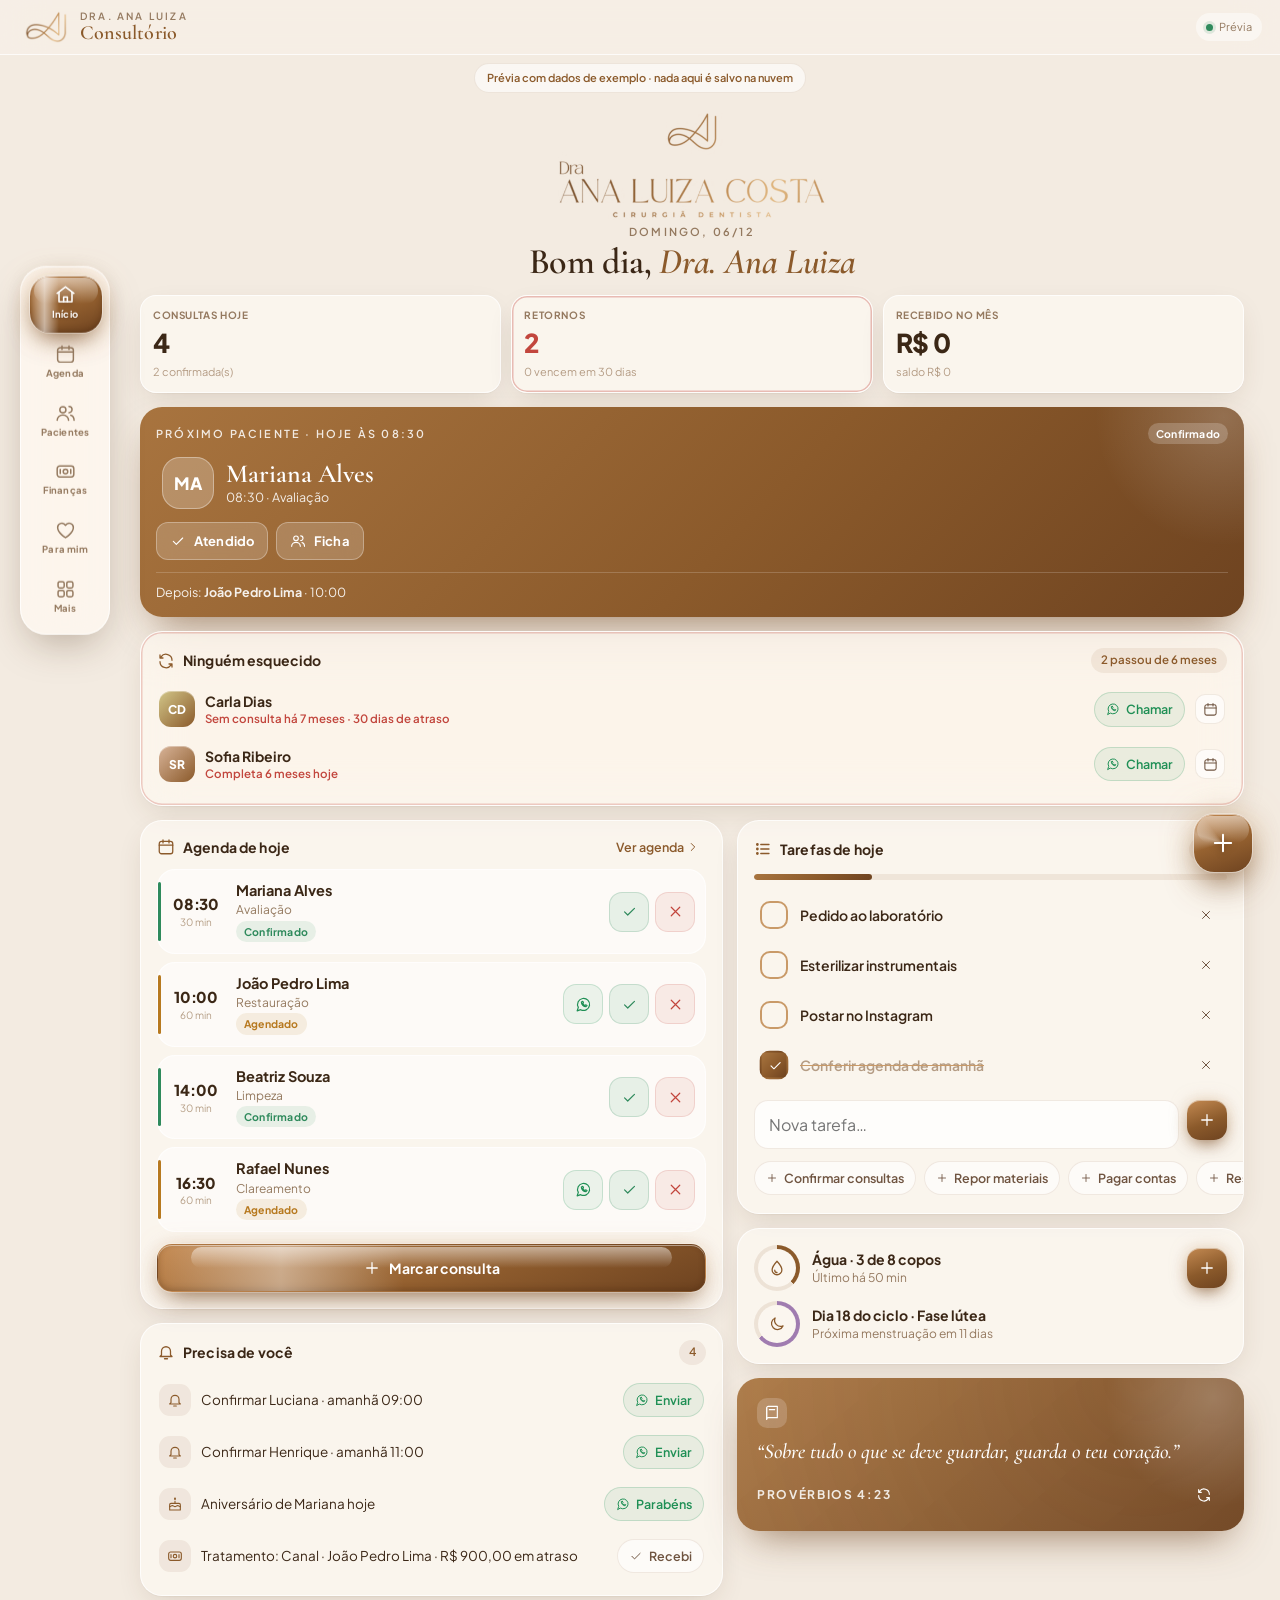
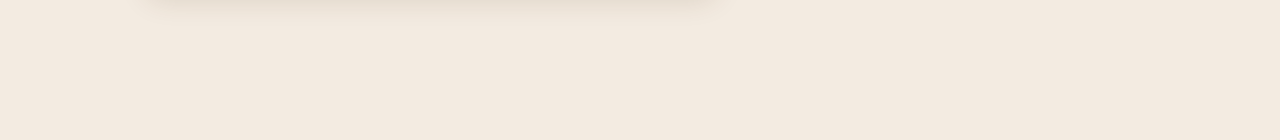
==== commit c3ed1ca1: "Prévia Dra. Ana Luiza: logo em ouro no painel e na página de agendamento Co-Authored-By: Claude Opus" ====
--- a/previas/dra-ana-luiza/index.html
+++ b/previas/dra-ana-luiza/index.html
@@ -395,6 +395,14 @@
 .tile:hover,.tile:focus-visible{box-shadow:0 0 0 1.5px var(--acc3),0 14px 28px -10px rgba(110,67,32,.45),0 0 22px rgba(214,180,138,.45)}
 .stat:hover{box-shadow:0 0 0 1.5px rgba(201,154,104,.6),var(--shadow2)}
 @media(prefers-reduced-motion:reduce){.dock-ind,.fab::after,.btn.main::before,.chip.on::after,.week button.on::after,.dock-ind::after{animation:none!important}}
+/* logo em ouro (mesma logo original usada como máscara; só o material muda) */
+@keyframes ouroLogo{from{background-position:0% 50%}to{background-position:100% 50%}}
+.logo-ouro,.mono-ouro{display:block;-webkit-mask:url(logo-t.png) center/100% 100% no-repeat;mask:url(logo-t.png) center/100% 100% no-repeat;background:linear-gradient(115deg,#5e3818 0%,#8b5a2b 16%,#c08a4e 28%,#e0b479 34%,#b07a43 42%,#6e4320 55%,#9a6532 67%,#d2a266 75%,#8b5a2b 87%,#5e3818 100%);background-size:260% 100%;animation:ouroLogo 8s ease-in-out infinite alternate;filter:drop-shadow(0 1px 0 rgba(255,250,240,.9)) drop-shadow(0 4px 8px rgba(110,67,32,.25))}
+.logo-ouro{aspect-ratio:964/390;width:min(270px,66vw)}
+.mono-ouro{-webkit-mask-image:url(mono-t.png);mask-image:url(mono-t.png);aspect-ratio:192/148;height:34px;width:auto}
+.lock-logo.logo-ouro{width:min(290px,86%);justify-self:center}
+.hero-logo .logo-ouro{margin:0 auto}
+@media(prefers-reduced-motion:reduce){.logo-ouro,.mono-ouro{animation:none}}
 </style>
 </head>
 <body>
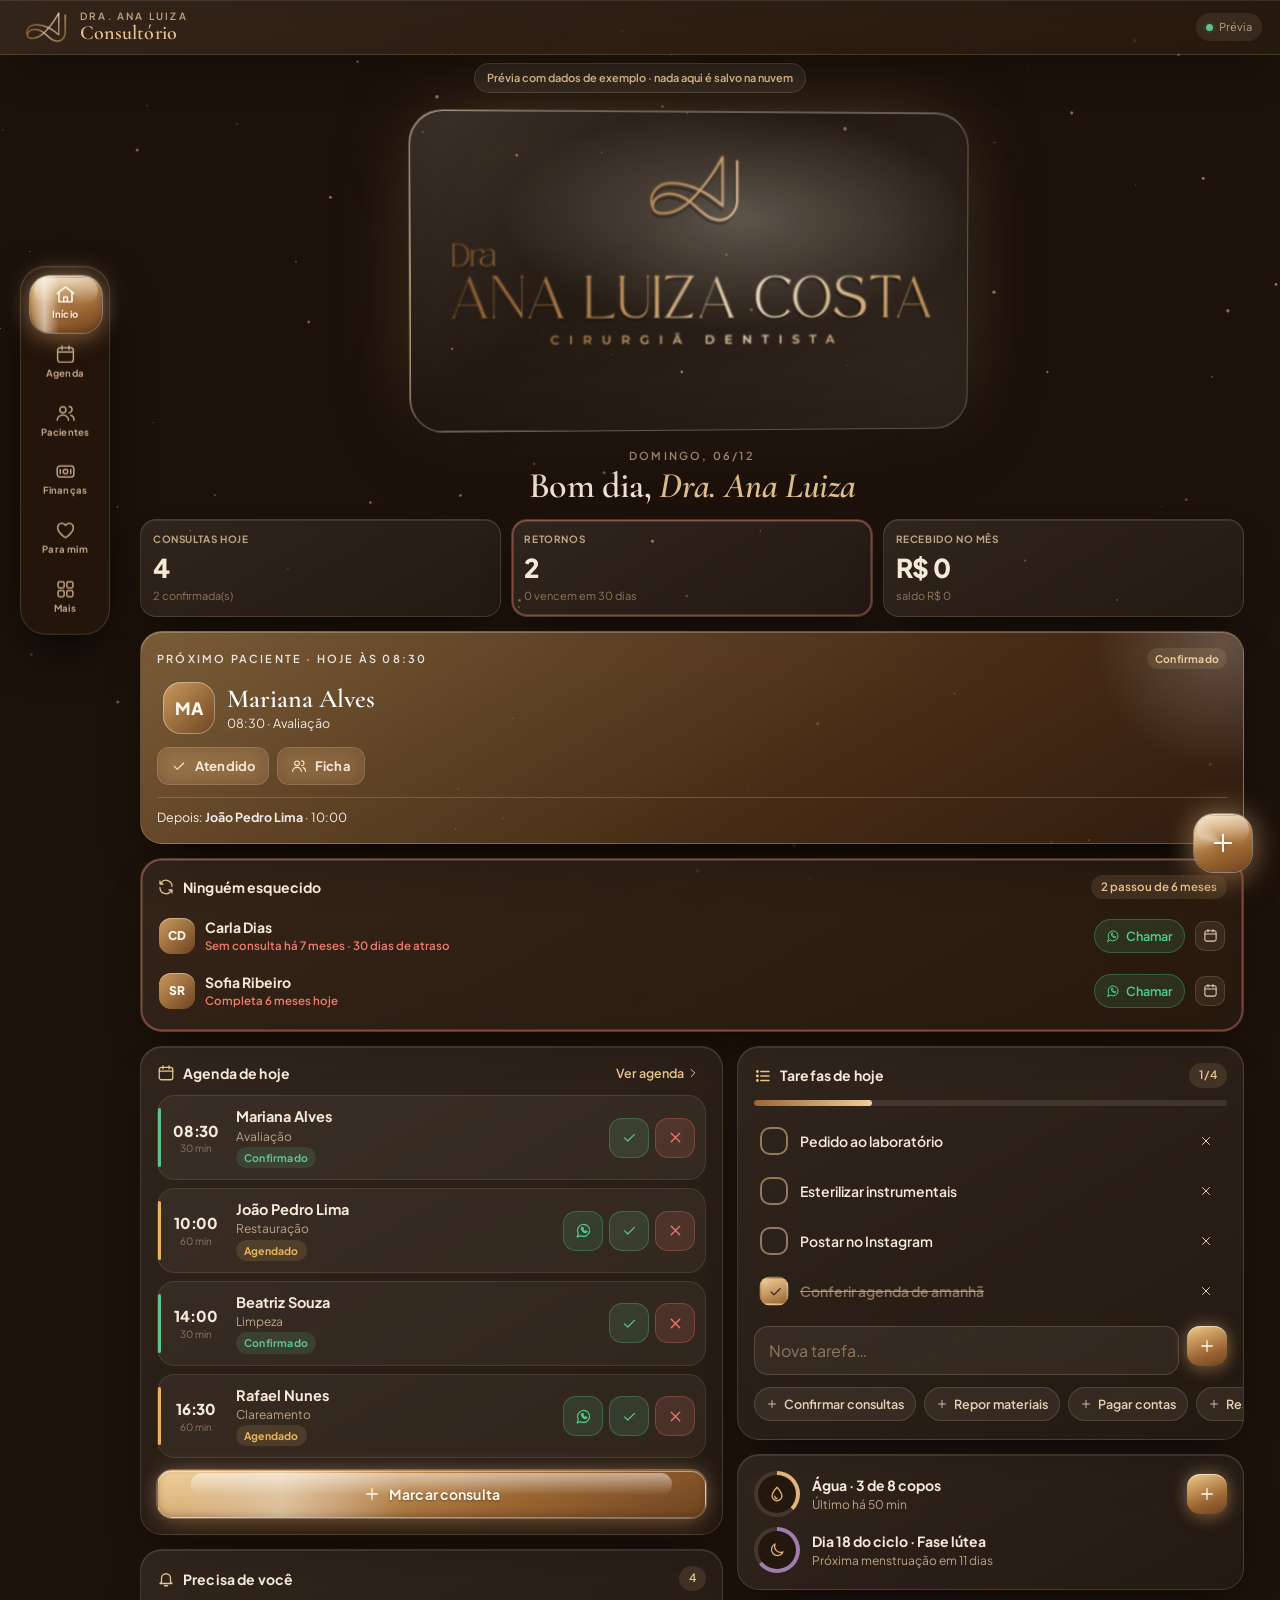
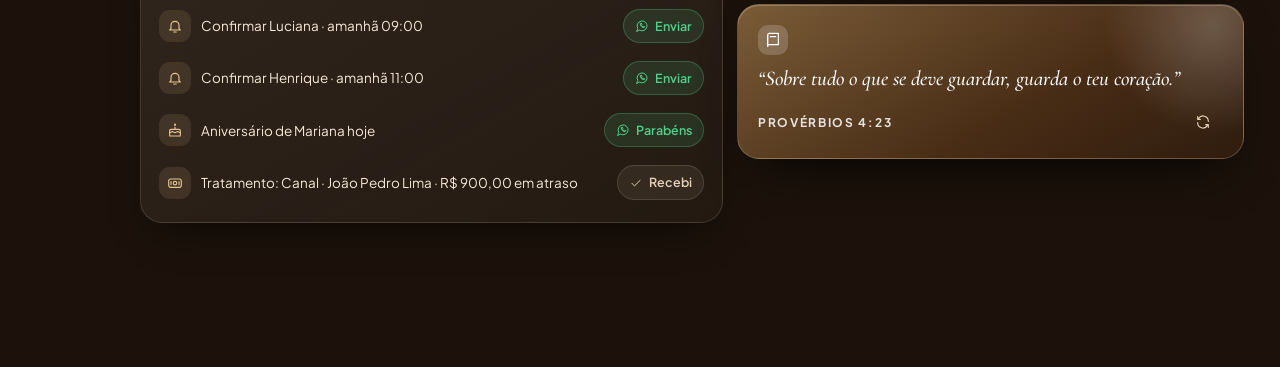
==== commit a3e7e9e1: "Prévia Dra. Ana Luiza: tema Ouro escuro com a logo 3D em movimento Co-Authored-By: Claude Opus 5.5 <" ====
--- a/previas/dra-ana-luiza/index.html
+++ b/previas/dra-ana-luiza/index.html
@@ -4,7 +4,7 @@
 <meta charset="utf-8">
 <meta name="viewport" content="width=device-width,initial-scale=1,viewport-fit=cover">
 <title>Dra. Ana Luiza Costa · Consultório</title>
-<meta name="theme-color" content="#f3ebe1">
+<meta name="theme-color" content="#1c120b">
 <meta name="robots" content="noindex">
 <meta name="apple-mobile-web-app-capable" content="yes">
 <meta name="apple-mobile-web-app-status-bar-style" content="default">
@@ -403,6 +403,109 @@
 .lock-logo.logo-ouro{width:min(290px,86%);justify-self:center}
 .hero-logo .logo-ouro{margin:0 auto}
 @media(prefers-reduced-motion:reduce){.logo-ouro,.mono-ouro{animation:none}}
+/* =================== TEMA OURO (escuro, dourado, vidro) =================== */
+#po{position:fixed;inset:0;width:100%;height:100%;pointer-events:none;z-index:0}
+.lock{position:relative;z-index:1}
+body.ouro{--bg:#1c120b;--bg2:#2a1a0f;--ink:#f6e9d7;--ink2:#e6d1b6;--muted:#bfa385;--dim:#8f7760;--acc:#e0b47a;--acc2:#c99a5e;--acc3:#c99a5e;--gold:#e7c48f;
+ --ok:#5fc48c;--okbg:rgba(95,196,140,.14);--warn:#e8b45c;--warnbg:rgba(232,180,92,.14);--bad:#ef7b6f;--badbg:rgba(239,123,111,.14);--wa:#4fd08a;
+ --glass:rgba(255,236,212,.065);--glass2:rgba(255,236,212,.1);--gline:rgba(255,232,205,.16);--gline2:rgba(255,232,205,.13);
+ --shadow:0 1px 0 rgba(255,240,220,.06) inset,0 18px 40px -18px rgba(0,0,0,.75);--shadow2:0 24px 60px -18px rgba(0,0,0,.85);background:var(--bg);color:var(--ink)}
+body.ouro main,body.ouro .top,body.ouro .dock,body.ouro .fab,body.ouro #banner{position:relative;z-index:1}
+body.ouro .top{position:sticky;z-index:40}body.ouro .dock{position:fixed;z-index:50}body.ouro .fab{position:fixed;z-index:51}body.ouro #banner{position:sticky;z-index:36}
+body.ouro .bg{background:radial-gradient(90% 60% at 50% 0%,#4a2f1b 0%,#2a1a0f 45%,#140c07 100%)}
+body.ouro .bg::before{content:'';position:absolute;inset:-20%;background:conic-gradient(from 200deg at 50% 30%,transparent,rgba(214,170,120,.1),transparent 30%,rgba(255,226,190,.06),transparent 60%);animation:aura 40s linear infinite;filter:blur(30px)}
+body.ouro .blob{opacity:.18}body.ouro .b1{background:#a8743f}body.ouro .b2{background:#6e4320}body.ouro .b3{background:#c99a5e;opacity:.12}
+body.ouro .top{background:rgba(24,15,9,.95);border-color:rgba(255,232,205,.08)}
+body.ouro .top-t b{color:var(--gold)}
+body.ouro .sync,body.ouro .demo-bar{background:rgba(255,236,212,.08);border-color:rgba(255,232,205,.14);color:var(--muted)}
+body.ouro .demo-bar{color:var(--gold)}
+body.ouro .title{color:var(--ink)}body.ouro em{color:var(--gold)}
+body.ouro .glass{background:linear-gradient(150deg,rgba(255,236,212,.09),rgba(255,236,212,.035));border-color:rgba(255,232,205,.14);box-shadow:inset 0 1px 0 rgba(255,245,230,.1),0 20px 44px -20px rgba(0,0,0,.8)}
+body.ouro .btn,body.ouro .btn.ghost{background:rgba(255,236,212,.07);border-color:rgba(255,232,205,.16);color:var(--ink)}
+body.ouro .btn.danger{background:var(--badbg);color:var(--bad);border-color:rgba(239,123,111,.3)}
+body.ouro .btn.wa{background:linear-gradient(135deg,#27a465,#1b7f4b);color:#fff;border-color:transparent}
+body.ouro .btn.main,body.ouro .fab,body.ouro .icon-btn.main,body.ouro .chip.on,body.ouro .week button.on,body.ouro .dock-ind{background:linear-gradient(160deg,#f0cf98 0%,#c99a5e 30%,#9a6532 65%,#6e4320 100%);color:#2a1709}
+body.ouro .btn.main,body.ouro .fab,body.ouro .icon-btn.main{color:#fff8ee;text-shadow:0 1px 2px rgba(60,30,10,.5)}
+body.ouro .chip.on,body.ouro .week button.on{color:#fff8ee;text-shadow:0 1px 2px rgba(60,30,10,.55)}
+body.ouro .week button.on small,body.ouro .week button.on i{color:#fff1dc}
+body.ouro .dock{background:rgba(36,24,15,.72);border-color:rgba(255,232,205,.16);box-shadow:0 20px 50px -12px rgba(0,0,0,.9),inset 0 1px 0 rgba(255,245,230,.1)}
+body.ouro .dock button{color:var(--muted)}body.ouro .dock button.on{color:#fff8ee}
+body.ouro .icon-btn{background:rgba(255,236,212,.07);border-color:rgba(255,232,205,.14);color:var(--ink2)}
+body.ouro .icon-btn.ghost{background:transparent;border-color:transparent}body.ouro .icon-btn.ghost:hover{background:rgba(255,236,212,.08)}
+body.ouro .icon-btn.wa{background:rgba(79,208,138,.12);color:var(--wa);border-color:rgba(79,208,138,.3)}
+body.ouro .icon-btn.ok{background:var(--okbg);color:var(--ok);border-color:rgba(95,196,140,.3)}
+body.ouro .icon-btn.bad{background:var(--badbg);color:var(--bad);border-color:rgba(239,123,111,.28)}
+body.ouro .chip{background:rgba(255,236,212,.07);border-color:rgba(255,232,205,.14);color:var(--ink2)}
+body.ouro .chip.wa{background:rgba(79,208,138,.12);color:var(--wa);border-color:rgba(79,208,138,.3)}
+body.ouro .chip.add{color:var(--gold)}
+body.ouro .pill,body.ouro .tag{background:rgba(231,196,143,.12);color:var(--gold)}
+body.ouro .tag.ok{background:var(--okbg);color:var(--ok)}body.ouro .tag.warn{background:var(--warnbg);color:var(--warn)}body.ouro .tag.bad{background:var(--badbg);color:var(--bad)}
+body.ouro .card-h h3 svg,body.ouro .link{color:var(--gold)}
+body.ouro .stat strong{color:var(--ink)}
+body.ouro .appt{background:rgba(255,236,212,.05);border-color:rgba(255,232,205,.1)}
+body.ouro .slot{border-color:rgba(231,196,143,.25);color:var(--muted)}body.ouro .slot b{color:var(--ink2)}body.ouro .slot:hover{background:rgba(255,236,212,.06);color:var(--gold);border-color:var(--gold)}
+body.ouro .row-item+.row-item{border-color:rgba(255,232,205,.07)}body.ouro button.row-item:hover,body.ouro .row-item:hover,body.ouro .task:hover{background:rgba(255,236,212,.05)}
+body.ouro .avatar{background:linear-gradient(135deg,#c99a5e,#6e4320);color:#fff8ee}
+body.ouro .mi-ico{background:rgba(231,196,143,.12);color:var(--gold)}
+body.ouro .fin-ico.out{background:rgba(231,196,143,.12);color:var(--gold)}
+body.ouro .progress{background:rgba(255,236,212,.1)}body.ouro .progress i{background:linear-gradient(90deg,#9a6532,#f0cf98)}
+body.ouro .check-btn{border-color:rgba(231,196,143,.55)}body.ouro .task.done .check-btn{background:linear-gradient(160deg,#f0cf98,#9a6532);color:#2a1709}
+body.ouro .task.done b{color:var(--dim)}
+body.ouro input,body.ouro select,body.ouro textarea{background:rgba(255,236,212,.06);border-color:rgba(255,232,205,.16);color:var(--ink)}
+body.ouro input::placeholder,body.ouro textarea::placeholder{color:var(--dim)}
+body.ouro input:focus,body.ouro select:focus,body.ouro textarea:focus{background:rgba(255,236,212,.1);border-color:var(--gold);box-shadow:0 0 0 4px rgba(231,196,143,.15)}
+body.ouro input[type=date],body.ouro input[type=time]{color-scheme:dark}
+body.ouro select option{background:#2a1a0f;color:var(--ink)}
+body.ouro .search-box,body.ouro .picked,body.ouro .stepper,body.ouro .big-money .money-in,body.ouro .hist>div,body.ouro .menu-item,body.ouro .tile,body.ouro .month-nav{background:rgba(255,236,212,.06);border-color:rgba(255,232,205,.14)}
+body.ouro .stepper button{background:rgba(231,196,143,.12);color:var(--gold)}
+body.ouro .tile{color:var(--gold)}body.ouro .tile b{color:var(--ink)}body.ouro .menu-item:hover{background:rgba(255,236,212,.1)}
+body.ouro .novo-pac{background:rgba(255,236,212,.05)}
+body.ouro .switch i{background:rgba(255,236,212,.18)}body.ouro .switch input:checked+i{background:linear-gradient(160deg,#f0cf98,#9a6532)}body.ouro .switch{color:var(--ink2)}
+body.ouro .ring{background:conic-gradient(var(--c) calc(var(--p)*1%),rgba(255,236,212,.1) 0)}body.ouro .ring::before{background:#24170e}
+body.ouro .ring.big strong{color:var(--gold)}body.ouro .water .ring.big strong{color:#8cc8ee}
+body.ouro .water-week small,body.ouro .chart span,body.ouro .chart small{color:var(--muted)}
+body.ouro .chart i{background:rgba(231,196,143,.22)}body.ouro .chart .cur i{background:linear-gradient(180deg,#f0cf98,#9a6532)}
+body.ouro .cycle-bar i{background:rgba(255,236,212,.1)}body.ouro .cycle-bar i.hoje,body.ouro .legend i.hoje{outline-color:var(--ink)}
+body.ouro .fase{color:var(--ink)}
+body.ouro .verse,body.ouro .fin-hero,body.ouro .next-card{background:linear-gradient(150deg,rgba(201,154,94,.55),rgba(110,67,32,.55) 60%,rgba(60,36,18,.6));border:1px solid rgba(255,225,185,.22);box-shadow:inset 0 1px 0 rgba(255,240,220,.25),0 24px 50px -20px rgba(0,0,0,.85)}
+body.ouro .sheet{background:rgba(30,20,12,.92);border-color:rgba(255,232,205,.14);box-shadow:0 -20px 60px -10px rgba(0,0,0,.9)}
+body.ouro .mh{background:linear-gradient(rgba(30,20,12,.97),rgba(30,20,12,.86))}body.ouro .mh h2{color:var(--ink)}
+body.ouro .mf{background:linear-gradient(rgba(30,20,12,.85),rgba(30,20,12,.98));border-color:rgba(255,232,205,.08)}
+body.ouro .grab{background:rgba(255,232,205,.25)}
+body.ouro dialog::backdrop{background:rgba(8,5,3,.55)}
+body.ouro .toast{background:rgba(255,236,212,.94);color:#2a1709}
+body.ouro .lock{background:radial-gradient(90% 60% at 50% 0%,#4a2f1b 0%,#2a1a0f 45%,#140c07 100%)}
+body.ouro .lock-box{background:linear-gradient(150deg,rgba(255,236,212,.09),rgba(255,236,212,.035));border-color:rgba(255,232,205,.16)}
+body.ouro .lock .card{background:rgba(255,236,212,.05);border-color:rgba(255,232,205,.12)}
+body.ouro .lock h2{color:var(--ink)}body.ouro .steps code{background:rgba(255,236,212,.1)}
+body.ouro .logo-ouro,body.ouro .mono-ouro{background:linear-gradient(115deg,#7a4a1f 0%,#c9965c 18%,#fff1d6 28%,#d8a868 38%,#8a5a2b 52%,#e9c48f 66%,#fff6e4 74%,#b07a43 86%,#6e4320 100%);background-size:260% 100%;filter:drop-shadow(0 1px 0 rgba(255,240,215,.4)) drop-shadow(0 6px 10px rgba(0,0,0,.5))}
+body.ouro .node+.node::before{background:rgba(255,236,212,.15)}body.ouro .dotn{background:#24170e;border-color:rgba(231,196,143,.35);color:var(--gold)}
+body.ouro .node.feito .dotn{background:linear-gradient(160deg,#f0cf98,#9a6532);color:#2a1709}
+body.ouro .mt{background:rgba(255,236,212,.07);color:var(--muted)}body.ouro .mt.feito{background:rgba(231,196,143,.18);color:var(--gold)}
+body.ouro .et-line{color:var(--gold)!important}
+body.ouro .ret-card.alerta,body.ouro .stat.alerta{box-shadow:var(--shadow),inset 0 0 0 1.5px rgba(239,123,111,.45)}
+body.ouro .banner b{color:var(--ink)}
+/* logo 3D no início */
+.l3d-scene{--mx:0;--my:0;width:min(100%,560px);margin:0 auto 6px;aspect-ratio:1928/1100;perspective:1000px}
+.l3d-card{position:relative;width:100%;height:100%;transform-style:preserve-3d;transform:rotateX(calc(var(--my)*-9deg)) rotateY(calc(var(--mx)*13deg))}
+.l3d-glass{position:absolute;inset:0;border-radius:clamp(22px,5vw,34px);background:linear-gradient(140deg,rgba(255,240,220,.15),rgba(255,240,220,.04) 40%,rgba(255,240,220,.1));border:1px solid rgba(255,235,210,.26);box-shadow:inset 0 1px 0 rgba(255,255,255,.3),inset 0 -30px 60px rgba(0,0,0,.18),0 30px 70px -30px rgba(0,0,0,.85),0 0 90px -30px rgba(214,170,120,.5);overflow:hidden}
+.l3d-glass::before{content:'';position:absolute;inset:0;background:radial-gradient(60% 50% at calc(50% + var(--mx)*40%) calc(30% + var(--my)*40%),rgba(255,245,230,.26),transparent 70%)}
+.l3d-glass::after{content:'';position:absolute;top:0;bottom:0;width:30%;left:-40%;background:linear-gradient(100deg,transparent,rgba(255,250,240,.2),transparent);transform:skewX(-18deg);animation:l3dVarre 7s ease-in-out infinite 2s}
+@keyframes l3dVarre{0%,60%{left:-40%}100%{left:130%}}
+.l3d-borda{position:absolute;inset:-1px;border-radius:inherit;padding:1.5px;background:conic-gradient(from var(--a,0deg),transparent 0 60%,rgba(255,220,170,.9) 75%,transparent 90%);-webkit-mask:linear-gradient(#000 0 0) content-box,linear-gradient(#000 0 0);-webkit-mask-composite:xor;mask-composite:exclude;animation:l3dBorda 6s linear infinite}
+@property --a{syntax:'<angle>';inherits:false;initial-value:0deg}
+@keyframes l3dBorda{to{--a:360deg}}
+.l3d-logo{position:absolute;left:8%;right:8%;top:14%;aspect-ratio:1928/780;transform-style:preserve-3d}
+.l3d-l,.l3d-sombra{position:absolute;inset:0}
+.l3d-l{-webkit-mask-size:100% 100%;mask-size:100% 100%;-webkit-mask-repeat:no-repeat;mask-repeat:no-repeat;background:linear-gradient(115deg,#7a4a1f 0%,#c9965c 18%,#fff1d6 28%,#d8a868 38%,#8a5a2b 52%,#e9c48f 66%,#fff6e4 74%,#b07a43 86%,#6e4320 100%);background-size:260% 100%;animation:ouroLogo 9s ease-in-out infinite alternate,l3dSurge 1.5s cubic-bezier(.2,.8,.2,1) both;filter:drop-shadow(0 1px 0 rgba(255,240,215,.5)) drop-shadow(0 6px 10px rgba(0,0,0,.45))}
+@keyframes l3dSurge{from{opacity:0;clip-path:inset(0 100% 0 0)}to{opacity:1;clip-path:inset(0 0 0 0)}}
+.l3d-mono{-webkit-mask-image:url(l3d-mono.png);mask-image:url(l3d-mono.png);transform:translateZ(46px);animation-delay:0s,.15s}
+.l3d-dra{-webkit-mask-image:url(l3d-dra.png);mask-image:url(l3d-dra.png);transform:translateZ(38px);animation-delay:0s,.6s}
+.l3d-nome{-webkit-mask-image:url(l3d-nome.png);mask-image:url(l3d-nome.png);transform:translateZ(40px);animation-delay:0s,.85s}
+.l3d-sub{-webkit-mask-image:url(l3d-sub.png);mask-image:url(l3d-sub.png);transform:translateZ(34px);animation-delay:0s,1.15s}
+.l3d-sombra{-webkit-mask:url(l3d-logo.png) center/100% 100% no-repeat;mask:url(l3d-logo.png) center/100% 100% no-repeat;background:#000;opacity:.35;filter:blur(14px);transform:translateZ(32px) translateY(3px)}
+.hero .l3d-scene+.eyebrow{margin-top:8px}
+@media(prefers-reduced-motion:reduce){.l3d-l,.l3d-borda,.l3d-glass::after,body.ouro .bg::before{animation:none!important}}
 </style>
 </head>
 <body>
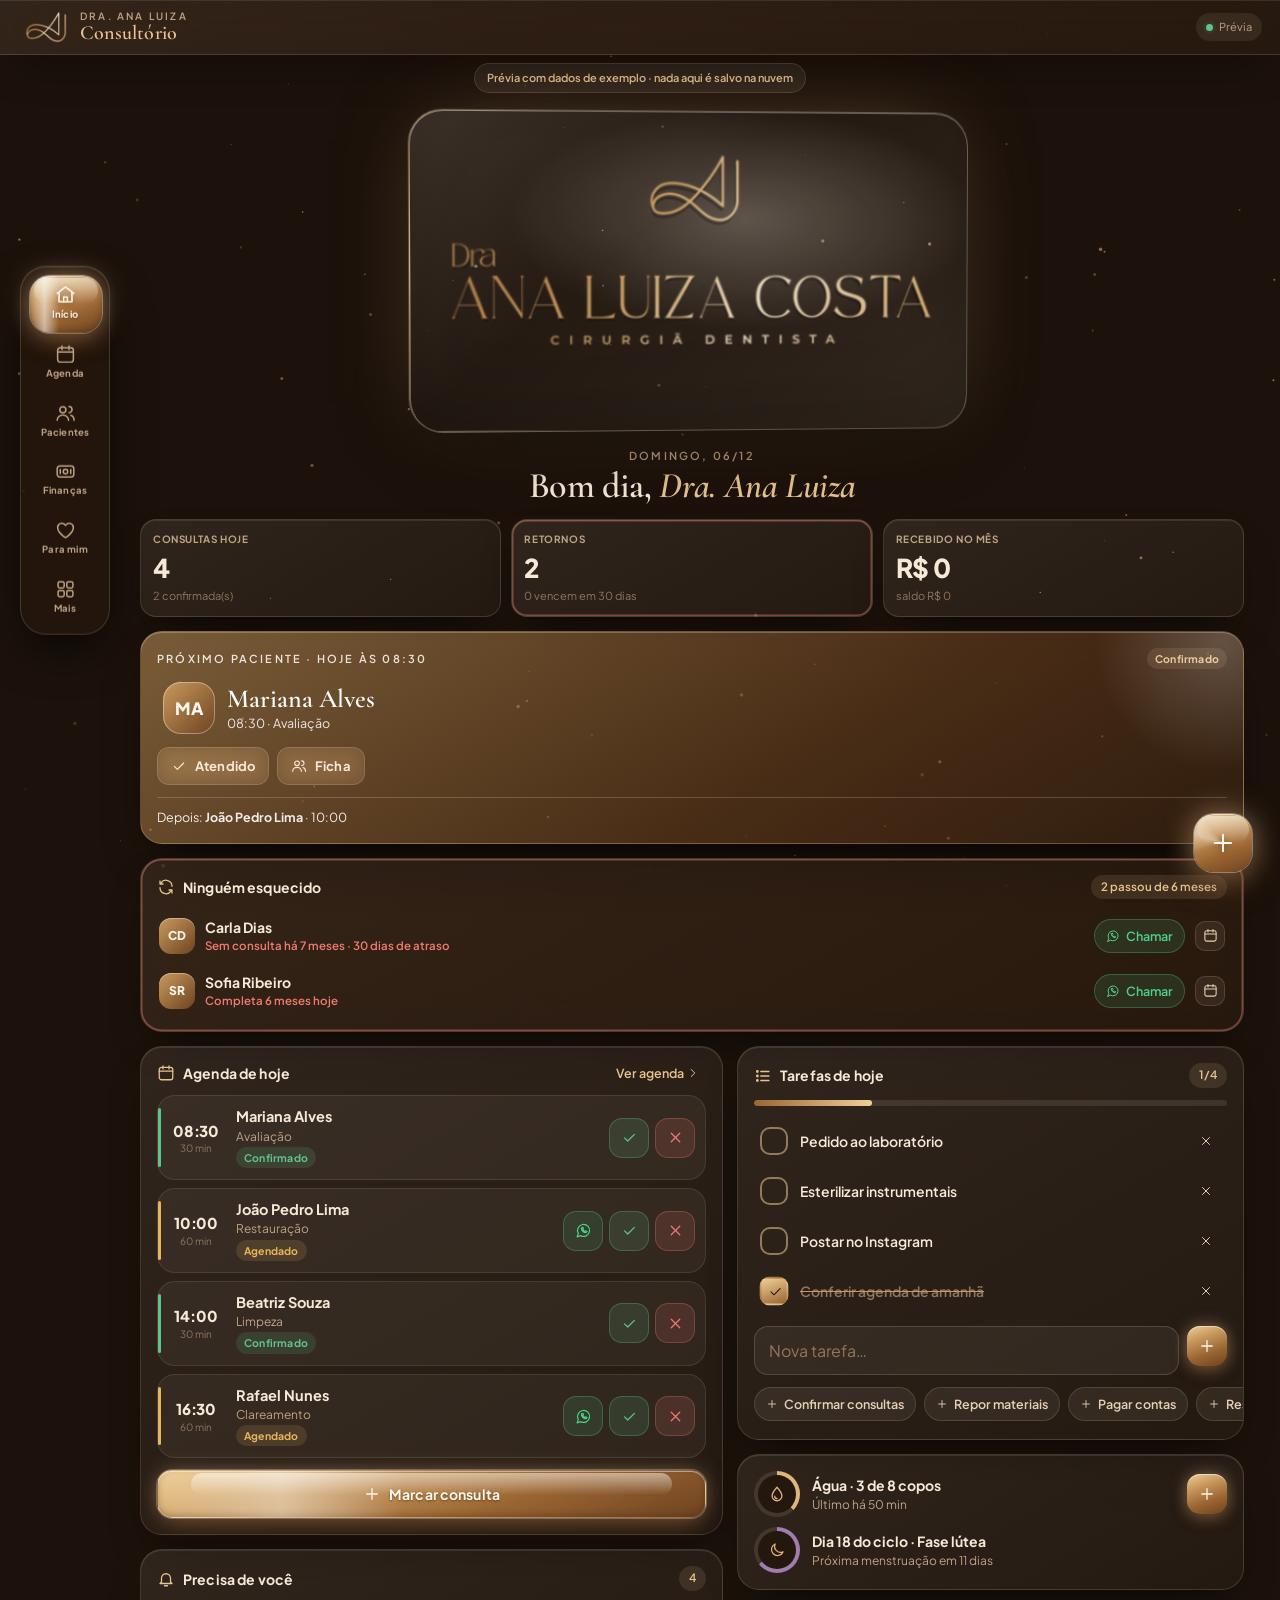
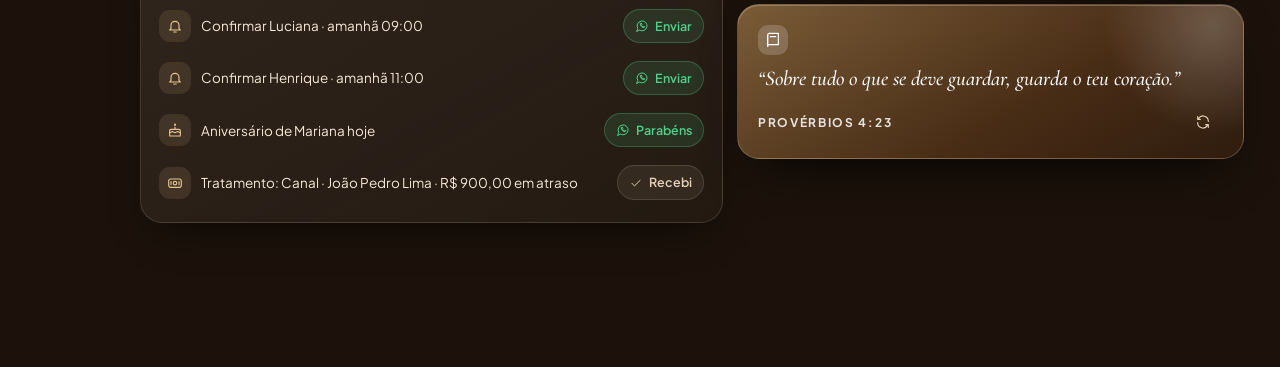
==== commit 0e2fc13a: "Prévia Dra. Ana Luiza: temas Ouro, Vidro e Nude no menu Co-Authored-By: Claude Opus 5.5 <noreply@ant" ====
--- a/previas/dra-ana-luiza/index.html
+++ b/previas/dra-ana-luiza/index.html
@@ -478,7 +478,7 @@
 body.ouro .lock-box{background:linear-gradient(150deg,rgba(255,236,212,.09),rgba(255,236,212,.035));border-color:rgba(255,232,205,.16)}
 body.ouro .lock .card{background:rgba(255,236,212,.05);border-color:rgba(255,232,205,.12)}
 body.ouro .lock h2{color:var(--ink)}body.ouro .steps code{background:rgba(255,236,212,.1)}
-body.ouro .logo-ouro,body.ouro .mono-ouro{background:linear-gradient(115deg,#7a4a1f 0%,#c9965c 18%,#fff1d6 28%,#d8a868 38%,#8a5a2b 52%,#e9c48f 66%,#fff6e4 74%,#b07a43 86%,#6e4320 100%);background-size:260% 100%;filter:drop-shadow(0 1px 0 rgba(255,240,215,.4)) drop-shadow(0 6px 10px rgba(0,0,0,.5))}
+body.ouro .logo-ouro,body.ouro .mono-ouro{background:linear-gradient(115deg,#b07a43 0%,#d8a868 18%,#fff1d6 28%,#e7bf86 38%,#c08a4e 52%,#f0d3a0 66%,#fff6e4 74%,#c99a5e 86%,#a8743f 100%);background-size:260% 100%;filter:drop-shadow(0 1px 0 rgba(255,240,215,.4)) drop-shadow(0 6px 10px rgba(0,0,0,.5))}
 body.ouro .node+.node::before{background:rgba(255,236,212,.15)}body.ouro .dotn{background:#24170e;border-color:rgba(231,196,143,.35);color:var(--gold)}
 body.ouro .node.feito .dotn{background:linear-gradient(160deg,#f0cf98,#9a6532);color:#2a1709}
 body.ouro .mt{background:rgba(255,236,212,.07);color:var(--muted)}body.ouro .mt.feito{background:rgba(231,196,143,.18);color:var(--gold)}
@@ -497,7 +497,7 @@
 @keyframes l3dBorda{to{--a:360deg}}
 .l3d-logo{position:absolute;left:8%;right:8%;top:14%;aspect-ratio:1928/780;transform-style:preserve-3d}
 .l3d-l,.l3d-sombra{position:absolute;inset:0}
-.l3d-l{-webkit-mask-size:100% 100%;mask-size:100% 100%;-webkit-mask-repeat:no-repeat;mask-repeat:no-repeat;background:linear-gradient(115deg,#7a4a1f 0%,#c9965c 18%,#fff1d6 28%,#d8a868 38%,#8a5a2b 52%,#e9c48f 66%,#fff6e4 74%,#b07a43 86%,#6e4320 100%);background-size:260% 100%;animation:ouroLogo 9s ease-in-out infinite alternate,l3dSurge 1.5s cubic-bezier(.2,.8,.2,1) both;filter:drop-shadow(0 1px 0 rgba(255,240,215,.5)) drop-shadow(0 6px 10px rgba(0,0,0,.45))}
+.l3d-l{-webkit-mask-size:100% 100%;mask-size:100% 100%;-webkit-mask-repeat:no-repeat;mask-repeat:no-repeat;background:linear-gradient(115deg,#b07a43 0%,#d8a868 18%,#fff1d6 28%,#e7bf86 38%,#c08a4e 52%,#f0d3a0 66%,#fff6e4 74%,#c99a5e 86%,#a8743f 100%);background-size:260% 100%;animation:ouroLogo 9s ease-in-out infinite alternate,l3dSurge 1.5s cubic-bezier(.2,.8,.2,1) both;filter:drop-shadow(0 1px 0 rgba(255,240,215,.5)) drop-shadow(0 6px 10px rgba(0,0,0,.45))}
 @keyframes l3dSurge{from{opacity:0;clip-path:inset(0 100% 0 0)}to{opacity:1;clip-path:inset(0 0 0 0)}}
 .l3d-mono{-webkit-mask-image:url(l3d-mono.png);mask-image:url(l3d-mono.png);transform:translateZ(46px);animation-delay:0s,.15s}
 .l3d-dra{-webkit-mask-image:url(l3d-dra.png);mask-image:url(l3d-dra.png);transform:translateZ(38px);animation-delay:0s,.6s}
@@ -506,6 +506,47 @@
 .l3d-sombra{-webkit-mask:url(l3d-logo.png) center/100% 100% no-repeat;mask:url(l3d-logo.png) center/100% 100% no-repeat;background:#000;opacity:.35;filter:blur(14px);transform:translateZ(32px) translateY(3px)}
 .hero .l3d-scene+.eyebrow{margin-top:8px}
 @media(prefers-reduced-motion:reduce){.l3d-l,.l3d-borda,.l3d-glass::after,body.ouro .bg::before{animation:none!important}}
+/* =================== TEMA VIDRO (vidro fosco, prata e champanhe) =================== */
+body.vidro{--acc:#eef2f5;--acc2:#d9e1e7;--acc3:#c9d3db;--gold:#f3f6f8;--muted:#cdbfb2;--dim:#9c8c7e;--ink:#fbf7f2;--ink2:#ece4da}
+body.vidro .bg{background:radial-gradient(90% 60% at 50% 0%,#6a5444 0%,#3a2c22 45%,#16100b 100%)}
+body.vidro .bg::before{background:conic-gradient(from 200deg at 50% 30%,transparent,rgba(255,255,255,.08),transparent 30%,rgba(210,230,255,.06),transparent 60%)}
+body.vidro .blob{opacity:.16}body.vidro .b1{background:#c9b6a6}body.vidro .b2{background:#7a6656}body.vidro .b3{background:#dfe8ef}
+body.vidro .top{background:rgba(40,30,23,.9)}
+body.vidro .glass{background:linear-gradient(150deg,rgba(255,255,255,.13),rgba(255,255,255,.05));border-color:rgba(255,255,255,.2);-webkit-backdrop-filter:blur(26px) saturate(170%);backdrop-filter:blur(26px) saturate(170%);box-shadow:inset 0 1px 0 rgba(255,255,255,.22),0 20px 44px -20px rgba(0,0,0,.75)}
+body.vidro .btn.main,body.vidro .fab,body.vidro .icon-btn.main,body.vidro .chip.on,body.vidro .week button.on,body.vidro .dock-ind{background:linear-gradient(160deg,rgba(255,255,255,.96) 0%,rgba(232,238,243,.86) 45%,rgba(196,206,215,.78) 100%);color:#2a1d14;text-shadow:none;box-shadow:inset 0 1px 0 #fff,inset 0 -2px 6px rgba(80,90,100,.18),0 0 0 1px rgba(255,255,255,.5),0 12px 26px -10px rgba(0,0,0,.7),0 0 22px rgba(255,255,255,.25)}
+body.vidro .chip.on,body.vidro .week button.on,body.vidro .btn.main,body.vidro .fab,body.vidro .icon-btn.main,body.vidro .dock button.on{color:#2a1d14;text-shadow:none}
+body.vidro .week button.on small,body.vidro .week button.on i{color:#5a4a3c}
+body.vidro .dock button.on svg{filter:none}body.vidro .dock button.on span{text-shadow:none}
+body.vidro .dock-ind{animation:none}
+body.vidro .pill,body.vidro .tag{background:rgba(255,255,255,.12);color:#f3f6f8}
+body.vidro .tag.ok{background:var(--okbg);color:var(--ok)}body.vidro .tag.warn{background:var(--warnbg);color:var(--warn)}body.vidro .tag.bad{background:var(--badbg);color:var(--bad)}
+body.vidro .mi-ico,body.vidro .fin-ico.out,body.vidro .stepper button{background:rgba(255,255,255,.1);color:#f3f6f8}
+body.vidro .avatar{background:linear-gradient(135deg,rgba(255,255,255,.45),rgba(150,130,115,.55));color:#fff}
+body.vidro .progress i,body.vidro .chart .cur i{background:linear-gradient(90deg,#b8c4ce,#ffffff)}
+body.vidro .chart i{background:rgba(255,255,255,.18)}
+body.vidro .check-btn{border-color:rgba(255,255,255,.5)}body.vidro .task.done .check-btn,body.vidro .node.feito .dotn,body.vidro .switch input:checked+i{background:linear-gradient(160deg,#fff,#c9d3db);color:#2a1d14}
+body.vidro .dotn{border-color:rgba(255,255,255,.35);color:#f3f6f8;background:#2e231b}
+body.vidro .ring::before{background:#2e231b}body.vidro .ring.big strong{color:#fff}
+body.vidro .verse,body.vidro .fin-hero,body.vidro .next-card{background:linear-gradient(150deg,rgba(255,255,255,.2),rgba(255,255,255,.06) 60%,rgba(255,255,255,.1));border:1px solid rgba(255,255,255,.3);-webkit-backdrop-filter:blur(26px);backdrop-filter:blur(26px);box-shadow:inset 0 1px 0 rgba(255,255,255,.35),0 24px 50px -20px rgba(0,0,0,.8)}
+body.vidro .btn.light{background:rgba(255,255,255,.14);border-color:rgba(255,255,255,.3)}
+body.vidro .sheet{background:rgba(44,33,25,.9);-webkit-backdrop-filter:blur(30px) saturate(160%);backdrop-filter:blur(30px) saturate(160%)}
+body.vidro .mh{background:linear-gradient(rgba(44,33,25,.97),rgba(44,33,25,.86))}body.vidro .mf{background:linear-gradient(rgba(44,33,25,.85),rgba(44,33,25,.98))}
+body.vidro .lock{background:radial-gradient(90% 60% at 50% 0%,#6a5444 0%,#3a2c22 45%,#16100b 100%)}
+body.vidro .logo-ouro,body.vidro .mono-ouro,body.vidro .l3d-l{background:linear-gradient(115deg,rgba(255,255,255,.55),rgba(255,255,255,.95) 30%,rgba(214,232,248,.6) 45%,#fff 60%,rgba(255,255,255,.5));background-size:260% 100%;filter:drop-shadow(0 0 1px rgba(255,255,255,.9)) drop-shadow(0 8px 14px rgba(0,0,0,.5))}
+body.vidro .top-t b,body.vidro em,body.vidro .card-h h3 svg,body.vidro .link,body.vidro .et-line,body.vidro .demo-bar{color:#f3f6f8!important}
+body.vidro .l3d-glass{background:linear-gradient(140deg,rgba(255,255,255,.18),rgba(255,255,255,.05) 40%,rgba(255,255,255,.12));border-color:rgba(255,255,255,.32);box-shadow:inset 0 1px 0 rgba(255,255,255,.4),0 30px 70px -30px rgba(0,0,0,.85),0 0 90px -30px rgba(255,255,255,.25)}
+body.vidro .l3d-borda{background:conic-gradient(from var(--a,0deg),transparent 0 60%,rgba(255,255,255,.95) 75%,transparent 90%)}
+body.vidro .toast{background:rgba(255,255,255,.94);color:#2a1d14}
+/* seletor de tema */
+.temas{display:grid;grid-template-columns:repeat(3,1fr);gap:10px}
+.tema-op{position:relative;overflow:hidden;display:grid;justify-items:center;gap:8px;padding:12px 6px;border-radius:18px;border:1.5px solid var(--gline2);background:rgba(255,255,255,.06);transition:all .25s var(--ease)}
+.tema-op i{width:46px;height:46px;border-radius:50%;box-shadow:inset 0 1px 0 rgba(255,255,255,.6),0 6px 14px -4px rgba(0,0,0,.4)}
+.tema-op b{font-size:13px}
+.t-ouro i{background:radial-gradient(circle at 35% 30%,#fff1d6,#c9965c 45%,#6e4320)}
+.t-vidro i{background:radial-gradient(circle at 35% 30%,#fff,rgba(220,230,238,.9) 40%,#7a6656);border:1px solid rgba(255,255,255,.6)}
+.t-nude i{background:radial-gradient(circle at 35% 30%,#fbf4ea,#e6d2bb 50%,#b48a63)}
+.tema-op.on{border-color:var(--acc3);box-shadow:0 0 0 3px rgba(214,180,138,.25),0 10px 24px -10px rgba(0,0,0,.5);transform:translateY(-2px)}
+body.vidro .tema-op.on{border-color:#fff;box-shadow:0 0 0 3px rgba(255,255,255,.2)}
 </style>
 </head>
 <body>
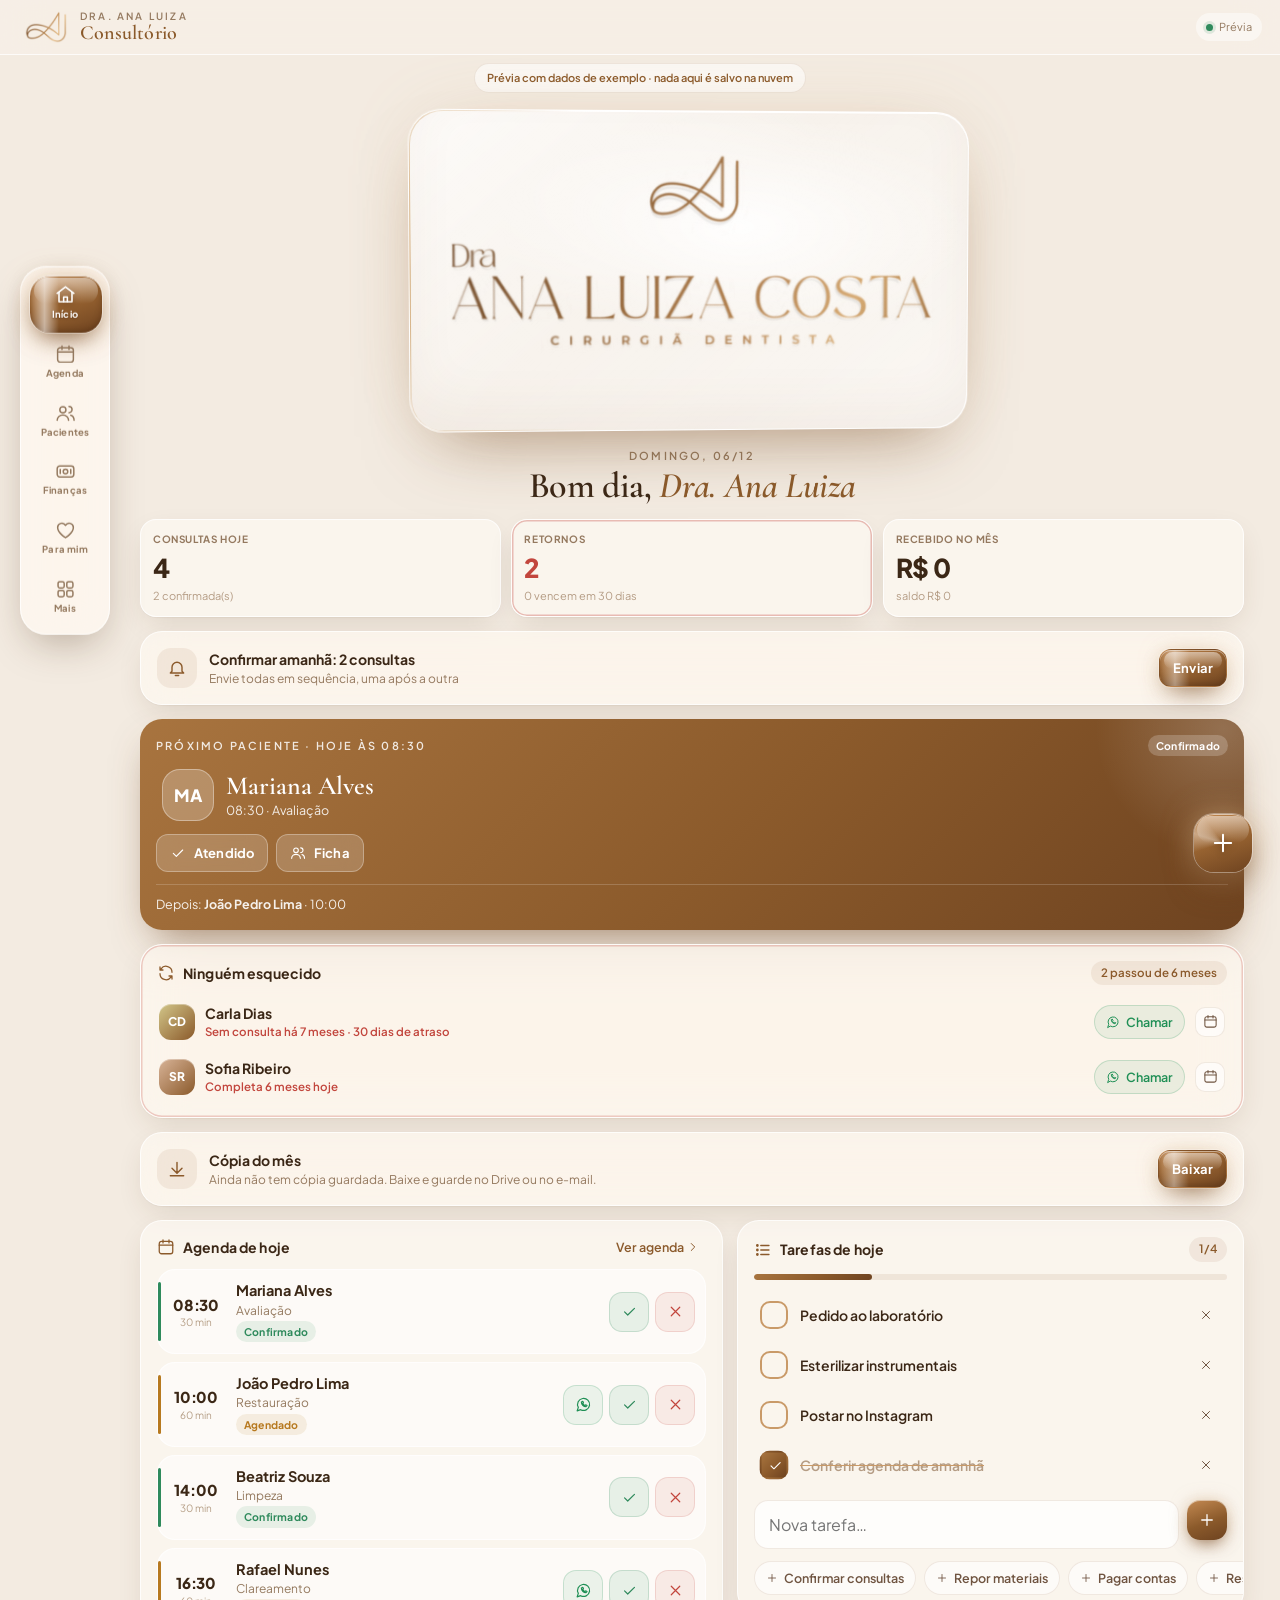
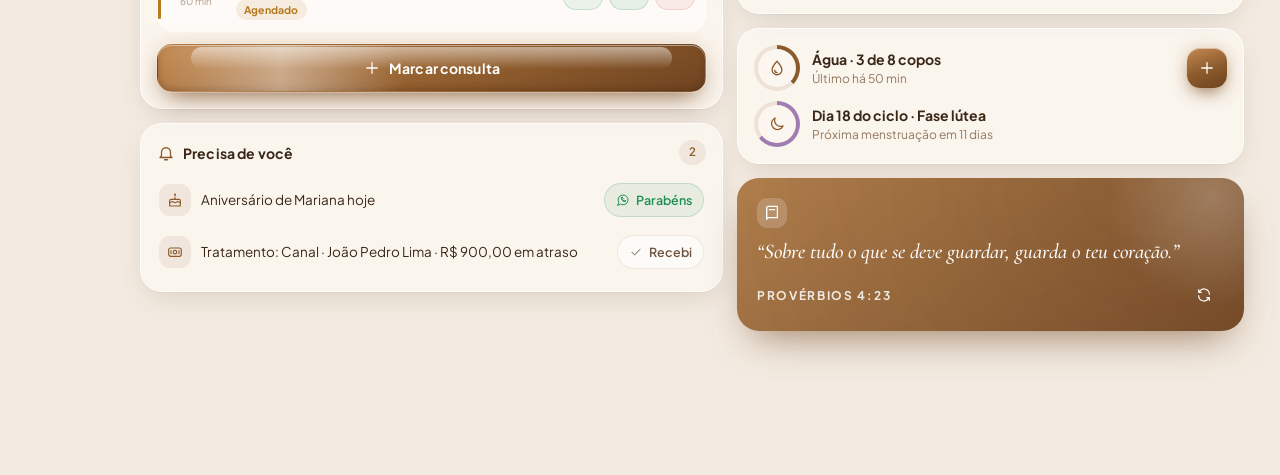
==== commit 5fee7512: "Prévia Dra. Ana Luiza: Nude como tema principal, logo 3D nos 3 temas, confirmar todos, cópia do mês," ====
--- a/previas/dra-ana-luiza/index.html
+++ b/previas/dra-ana-luiza/index.html
@@ -4,7 +4,7 @@
 <meta charset="utf-8">
 <meta name="viewport" content="width=device-width,initial-scale=1,viewport-fit=cover">
 <title>Dra. Ana Luiza Costa · Consultório</title>
-<meta name="theme-color" content="#1c120b">
+<meta name="theme-color" content="#f3ebe1">
 <meta name="robots" content="noindex">
 <meta name="apple-mobile-web-app-capable" content="yes">
 <meta name="apple-mobile-web-app-status-bar-style" content="default">
@@ -547,6 +547,16 @@
 .t-nude i{background:radial-gradient(circle at 35% 30%,#fbf4ea,#e6d2bb 50%,#b48a63)}
 .tema-op.on{border-color:var(--acc3);box-shadow:0 0 0 3px rgba(214,180,138,.25),0 10px 24px -10px rgba(0,0,0,.5);transform:translateY(-2px)}
 body.vidro .tema-op.on{border-color:#fff;box-shadow:0 0 0 3px rgba(255,255,255,.2)}
+.msgbox{display:grid;gap:8px;padding:12px;border-radius:16px;background:rgba(255,255,255,.06);border:1px solid var(--gline2)}.msgbox small{font-size:11px;letter-spacing:.12em;text-transform:uppercase;color:var(--muted);font-weight:700}.msgbox p{font-size:13.5px;line-height:1.5}.msgbox .btn{justify-self:start}
+.chip.on-wa{background:linear-gradient(135deg,#27a465,#1b7f4b);color:#fff;border-color:transparent}
+.txt-ok{color:var(--ok);font-weight:700}
+/* logo 3D no tema Nude (claro) */
+body:not(.ouro) .l3d-glass{background:linear-gradient(140deg,rgba(255,255,255,.78),rgba(255,255,255,.4) 45%,rgba(255,255,255,.6));border-color:rgba(255,255,255,.95);box-shadow:inset 0 1px 0 #fff,inset 0 -24px 50px rgba(139,90,43,.06),0 34px 70px -30px rgba(110,67,32,.5),0 0 80px -30px rgba(214,170,120,.45);-webkit-backdrop-filter:blur(16px);backdrop-filter:blur(16px)}
+body:not(.ouro) .l3d-glass::before{background:radial-gradient(60% 50% at calc(50% + var(--mx)*40%) calc(30% + var(--my)*40%),rgba(255,255,255,.9),transparent 70%)}
+body:not(.ouro) .l3d-glass::after{background:linear-gradient(100deg,transparent,rgba(255,255,255,.75),transparent)}
+body:not(.ouro) .l3d-borda{background:conic-gradient(from var(--a,0deg),transparent 0 60%,rgba(201,154,94,.85) 75%,transparent 90%)}
+body:not(.ouro) .l3d-l{background:linear-gradient(115deg,#5e3818 0%,#8b5a2b 16%,#b07a43 28%,#d2a266 35%,#8b5a2b 44%,#5e3818 56%,#9a6532 68%,#c08a4e 76%,#7a4a1f 88%,#5e3818 100%);background-size:260% 100%;filter:drop-shadow(0 1px 0 rgba(255,255,255,.9)) drop-shadow(0 6px 9px rgba(110,67,32,.28))}
+body:not(.ouro) .l3d-sombra{opacity:.08;filter:blur(18px)}
 </style>
 </head>
 <body>
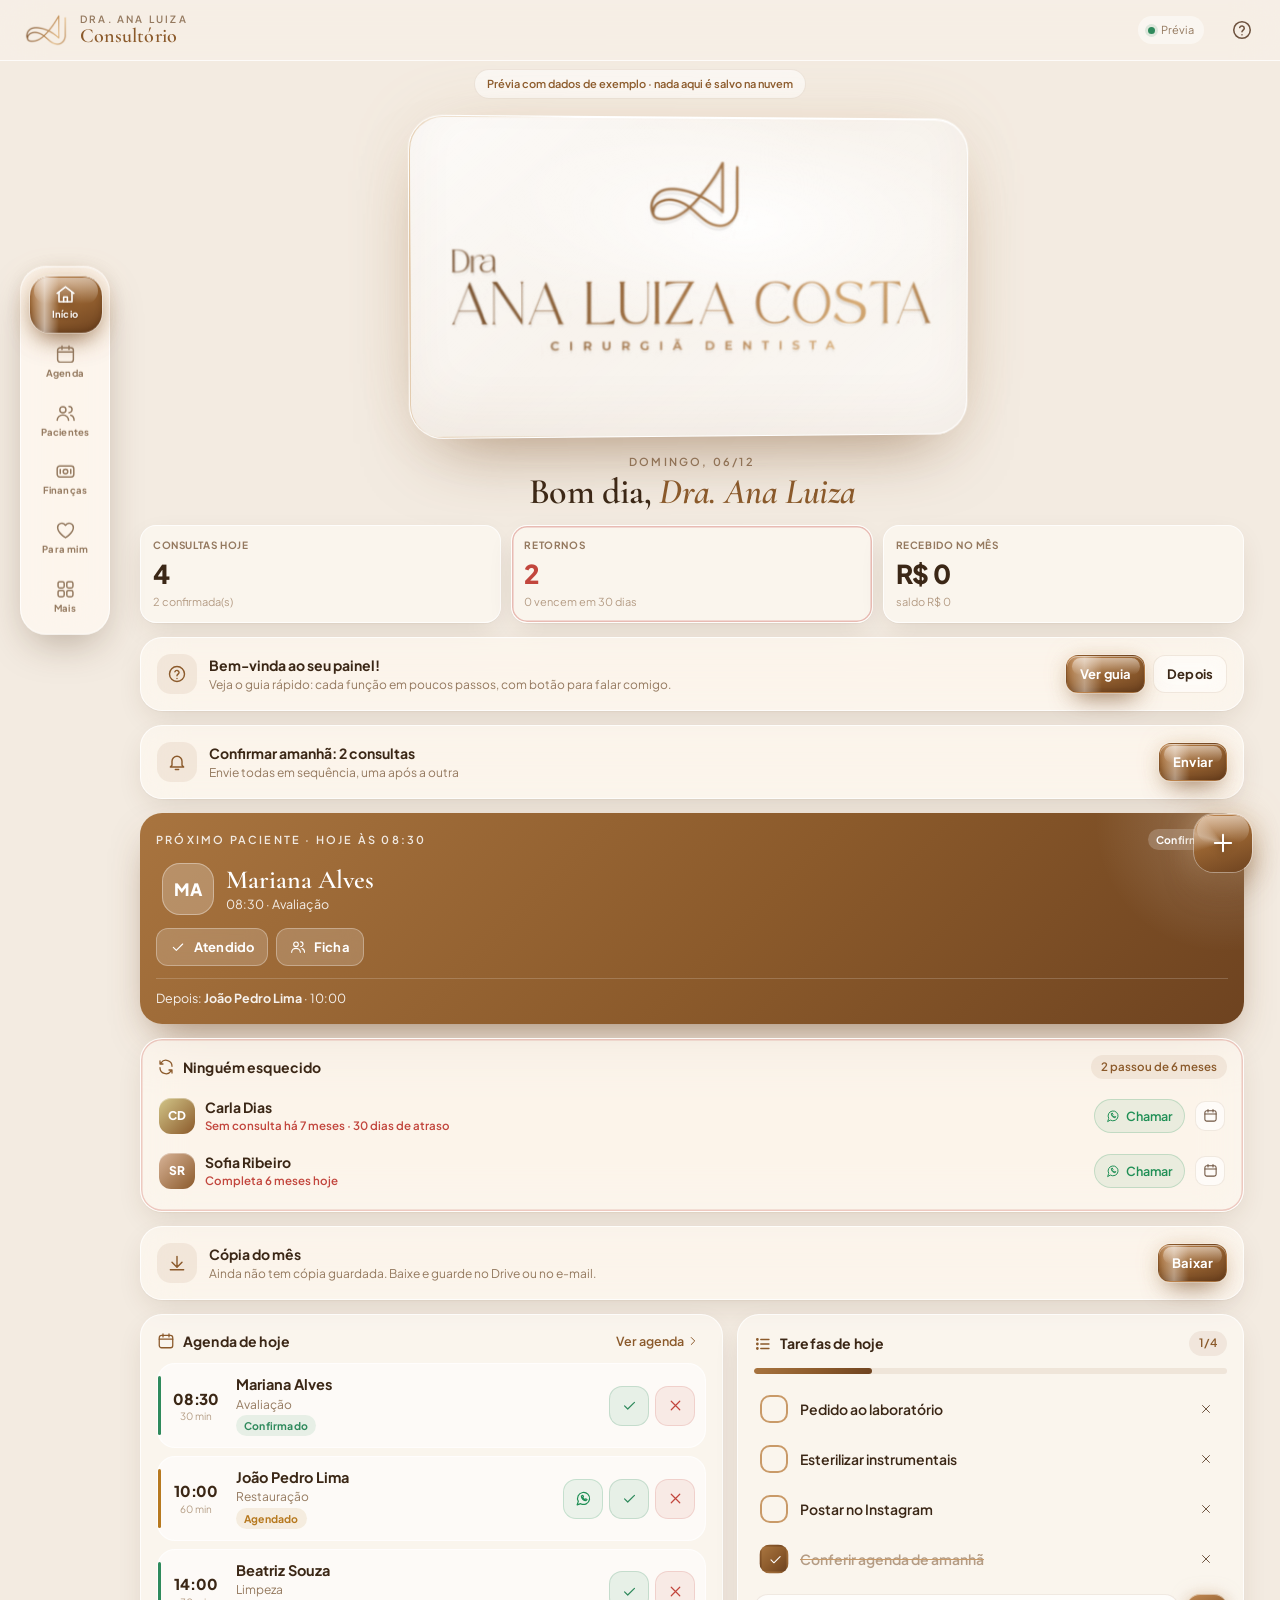
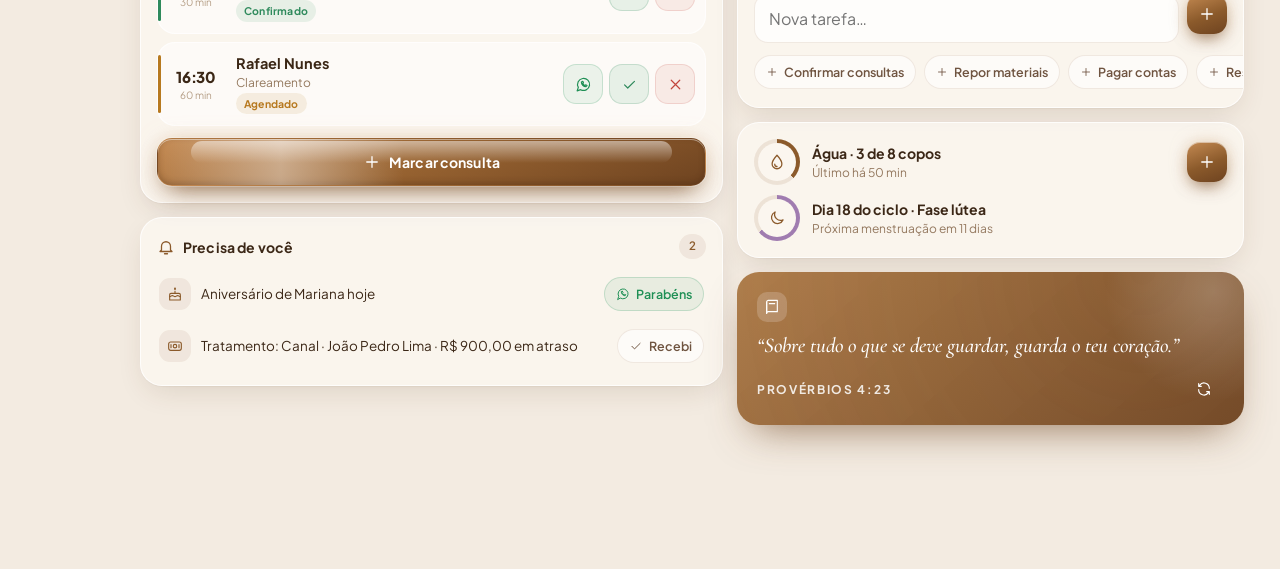
==== commit 7f010034: "Prévia Dra. Ana Luiza: ajuda e logo 3D na entrada Co-Authored-By: Claude Opus 5.5 <noreply@anthropic" ====
--- a/previas/dra-ana-luiza/index.html
+++ b/previas/dra-ana-luiza/index.html
@@ -141,7 +141,7 @@
 .dock button svg{width:21px;height:21px;transition:transform .35s var(--ease)}.dock button.on svg{transform:translateY(-1px) scale(1.06)}
 .dock-ind{position:absolute;left:0;top:0;border-radius:20px;background:var(--grad);box-shadow:0 8px 18px -6px rgba(110,67,32,.65);transition:transform .45s var(--ease),width .45s var(--ease)}
 .fab{position:fixed;z-index:51;right:18px;bottom:calc(94px + env(safe-area-inset-bottom));width:58px;height:58px;border-radius:20px;display:grid;place-items:center;color:#fff;background:var(--grad);box-shadow:0 14px 30px -8px rgba(110,67,32,.7),inset 0 1px 0 rgba(255,255,255,.3);overflow:hidden;transition:transform .35s var(--ease),opacity .3s}
-.fab.esconde{transform:translateY(160%) scale(.6);opacity:0}
+.fab.esconde{transform:translateY(160%) scale(.6);opacity:0;pointer-events:none}
 .fab:hover{transform:translateY(-2px) rotate(90deg)}.fab:active{transform:scale(.9)}
 @media(min-width:900px){
  .dock{left:20px;top:50%;bottom:auto;transform:translateY(-50%);flex-direction:column;padding:8px}
@@ -557,6 +557,22 @@
 body:not(.ouro) .l3d-borda{background:conic-gradient(from var(--a,0deg),transparent 0 60%,rgba(201,154,94,.85) 75%,transparent 90%)}
 body:not(.ouro) .l3d-l{background:linear-gradient(115deg,#5e3818 0%,#8b5a2b 16%,#b07a43 28%,#d2a266 35%,#8b5a2b 44%,#5e3818 56%,#9a6532 68%,#c08a4e 76%,#7a4a1f 88%,#5e3818 100%);background-size:260% 100%;filter:drop-shadow(0 1px 0 rgba(255,255,255,.9)) drop-shadow(0 6px 9px rgba(110,67,32,.28))}
 body:not(.ouro) .l3d-sombra{opacity:.08;filter:blur(18px)}
+/* ajuda */
+.top-help{margin-left:6px}
+.help-hero{display:flex;align-items:center;gap:14px;padding:18px;border-radius:var(--r);margin-bottom:12px;background:linear-gradient(135deg,rgba(31,143,85,.14),rgba(31,143,85,.05));border:1px solid rgba(31,143,85,.28)}
+.help-hero b{display:block;font-size:16px}.help-hero small{display:block;font-size:12.5px;color:var(--muted)}
+.help-ava{width:48px;height:48px;border-radius:16px;display:grid;place-items:center;background:#1f8f55;color:#fff;flex:0 0 auto;box-shadow:0 8px 18px -8px rgba(31,143,85,.7)}
+.guide-grid{display:grid;grid-template-columns:1fr;gap:10px}
+@media(min-width:700px){.guide-grid{grid-template-columns:1fr 1fr}}
+.guide{position:relative;overflow:hidden;display:flex;align-items:center;gap:12px;padding:12px 14px;border-radius:18px;text-align:left;transition:transform .2s var(--ease)}
+.guide:active{transform:scale(.98)}.guide b{flex:1;font-size:15px}.guide>svg{color:var(--dim)}
+.guide-steps{counter-reset:p;list-style:none;padding:0;display:grid;gap:12px}
+.guide-steps li{counter-increment:p;display:flex;gap:14px;align-items:flex-start;font-size:15.5px;line-height:1.5}
+.guide-steps li::before{content:counter(p);flex:0 0 auto;width:30px;height:30px;border-radius:50%;display:grid;place-items:center;font-weight:800;font-size:14px;color:#fff;background:var(--grad)}
+.welcome{flex-wrap:wrap}.welcome .grow{flex:1 1 200px}.welcome .col-btns{display:flex;gap:8px;margin-left:auto}
+.help-hero .btn{flex:0 0 auto}
+.lock .l3d-scene{width:100%;margin:0 auto}
+body.ouro .help-hero{background:linear-gradient(135deg,rgba(79,208,138,.14),rgba(79,208,138,.04));border-color:rgba(79,208,138,.3)}
 </style>
 </head>
 <body>
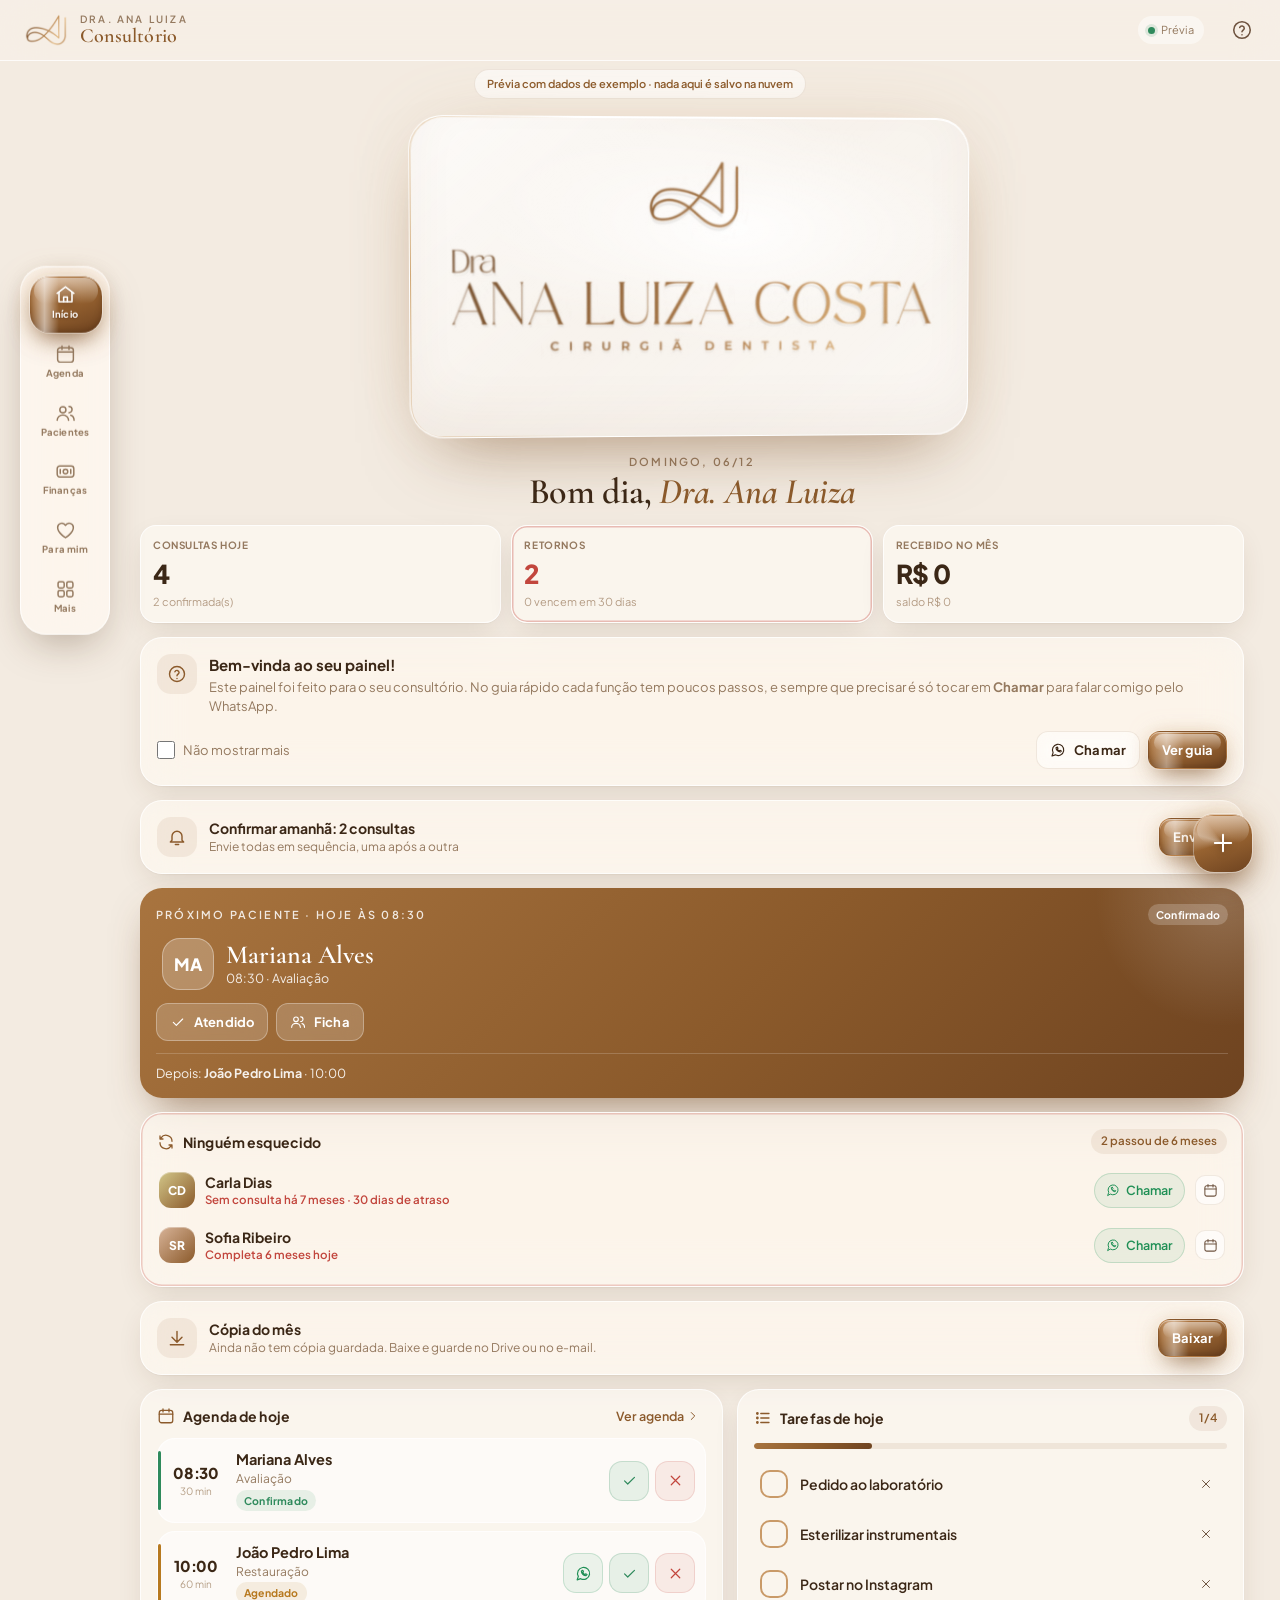
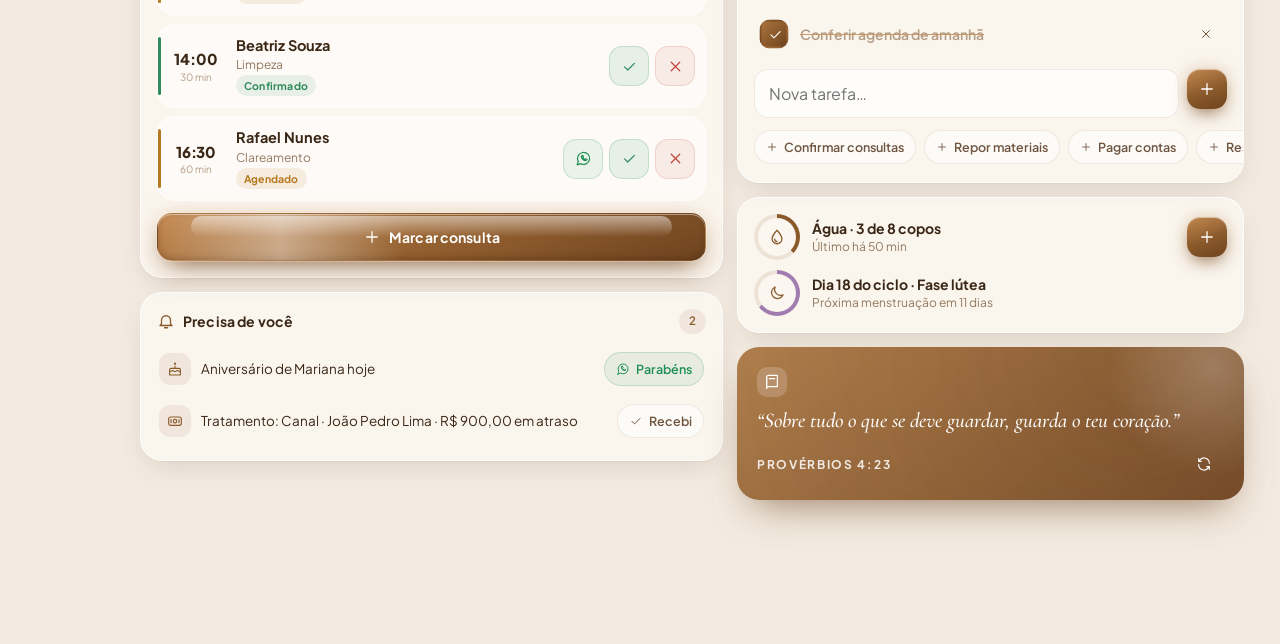
==== commit f0f6cd28: "Prévia Dra. Ana Luiza: boas-vindas no menu Mais Co-Authored-By: Claude Opus 5.5 <noreply@anthropic.c" ====
--- a/previas/dra-ana-luiza/index.html
+++ b/previas/dra-ana-luiza/index.html
@@ -569,7 +569,9 @@
 .guide-steps{counter-reset:p;list-style:none;padding:0;display:grid;gap:12px}
 .guide-steps li{counter-increment:p;display:flex;gap:14px;align-items:flex-start;font-size:15.5px;line-height:1.5}
 .guide-steps li::before{content:counter(p);flex:0 0 auto;width:30px;height:30px;border-radius:50%;display:grid;place-items:center;font-weight:800;font-size:14px;color:#fff;background:var(--grad)}
-.welcome{flex-wrap:wrap}.welcome .grow{flex:1 1 200px}.welcome .col-btns{display:flex;gap:8px;margin-left:auto}
+.welcome{gap:14px}.wl-top{display:flex;gap:12px;align-items:flex-start}.wl-top .grow>b{display:block;font-size:15px}.wl-top small{display:block;font-size:13px;color:var(--muted);line-height:1.5;margin-top:2px}
+.wl-bot{display:flex;align-items:center;gap:8px;flex-wrap:wrap}.wl-bot .mini-check{margin-right:auto}
+.mini-check{display:flex;align-items:center;gap:8px;font-size:13px;color:var(--muted);cursor:pointer}.mini-check input{width:18px;height:18px;accent-color:var(--acc);margin:0}
 .help-hero .btn{flex:0 0 auto}
 .lock .l3d-scene{width:100%;margin:0 auto}
 body.ouro .help-hero{background:linear-gradient(135deg,rgba(79,208,138,.14),rgba(79,208,138,.04));border-color:rgba(79,208,138,.3)}
